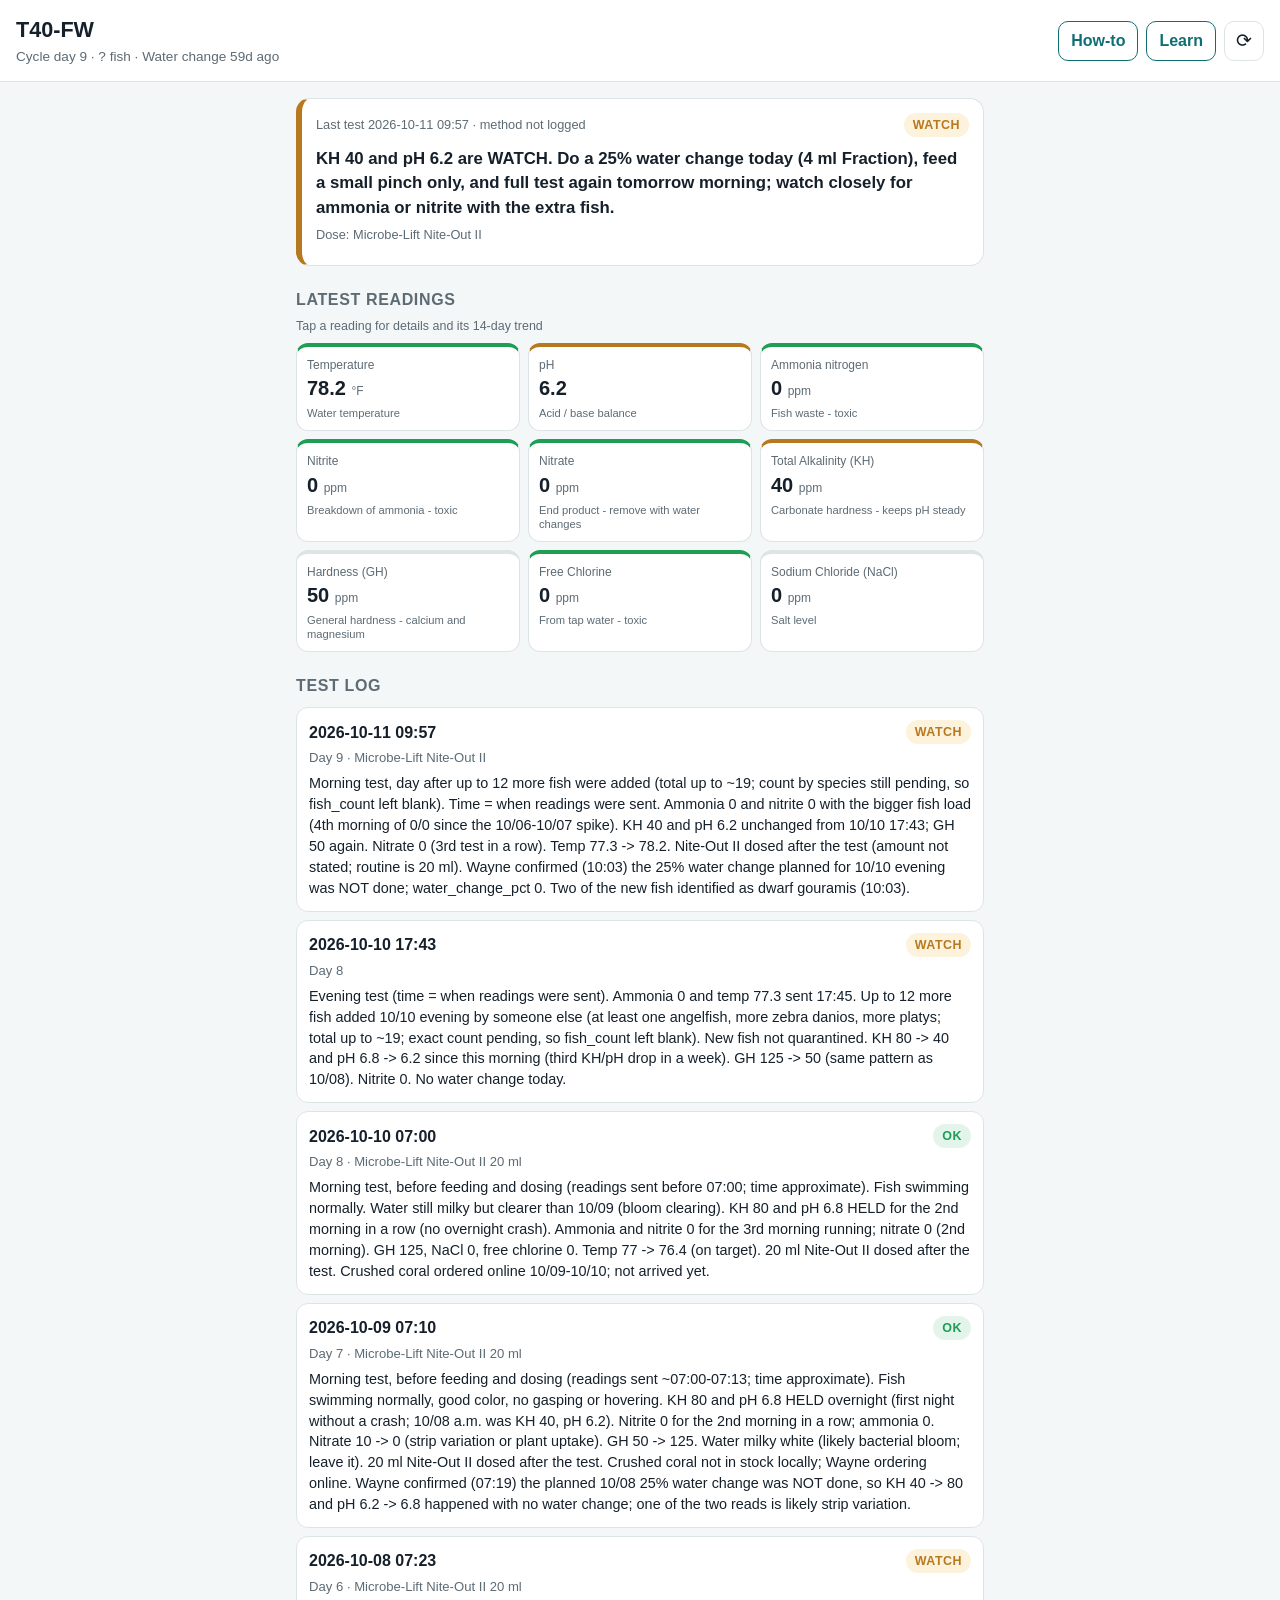
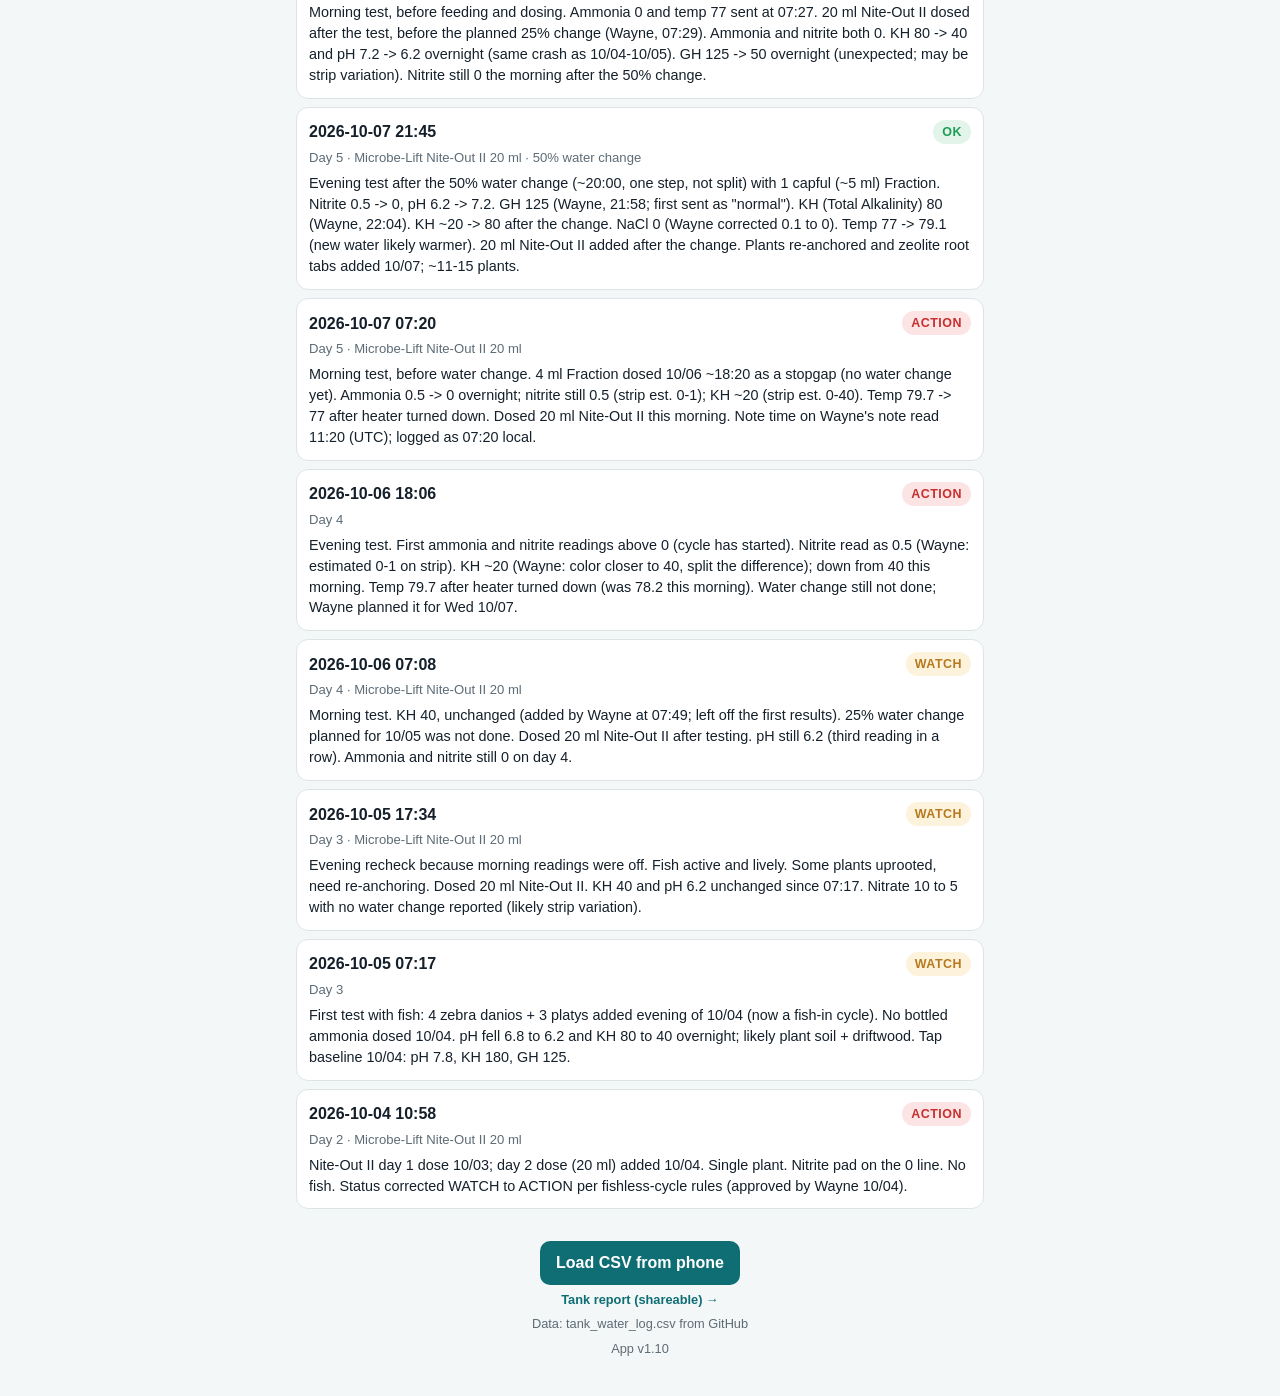
==== index.html @ 95009bc6 "v1.10: report photos (main + gallery), plants/hardscape from photos, gallery support Co-Authored-By:" ====
<!doctype html>
<html lang="en">
<head>
  <meta charset="utf-8">
  <meta name="viewport" content="width=device-width, initial-scale=1, viewport-fit=cover">
  <title>Tank Manager</title>
  <meta name="theme-color" content="#0f6e74">
  <meta name="apple-mobile-web-app-capable" content="yes">
  <meta name="apple-mobile-web-app-title" content="Tank">
  <link rel="manifest" href="manifest.webmanifest">
  <link rel="icon" href="icon.svg" type="image/svg+xml">
  <link rel="apple-touch-icon" href="icon.svg">
  <link rel="stylesheet" href="styles.css">
</head>
<body>
  <header class="top">
    <div>
      <h1 id="tankTitle">Tank Manager</h1>
      <p id="tankSub" class="muted">Loading…</p>
    </div>
    <div class="top-actions">
      <button id="howtoBtn" type="button" class="learn-btn" aria-label="How-to guides">How-to</button>
      <button id="learnBtn" type="button" class="learn-btn" aria-label="Learn: the nitrogen cycle">Learn</button>
      <button id="refreshBtn" class="icon-btn" aria-label="Reload data" title="Reload data">⟳</button>
    </div>
  </header>
  <nav id="tankSwitch" class="switch" aria-label="Choose tank" hidden></nav>

  <main id="app">
    <section id="warnings" hidden></section>

    <section id="statusCard" class="card" hidden></section>

    <section id="readingsSection" hidden>
      <h2>Latest readings</h2>
      <p class="tap-hint">Tap a reading for details and its 14-day trend</p>
      <div id="readings" class="grid"></div>
    </section>

    <section id="logSection" hidden>
      <h2>Test log</h2>
      <ol id="log" class="log"></ol>
    </section>

    <section id="empty" class="card" hidden>
      <h2>No data yet</h2>
      <p>Put <code>tank_water_log.csv</code> in the same GitHub folder as this app, or load the file from your phone below.</p>
    </section>
  </main>

  <footer class="foot">
    <label class="btn">
      Load CSV from phone
      <input id="fileInput" type="file" accept=".csv,text/csv" hidden>
    </label>
    <p class="small"><a class="report-link" href="report.html">Tank report (shareable) →</a></p>
    <p id="source" class="muted small"></p>
    <p class="muted small">App v1.10</p>
  </footer>

  <div id="detail" class="sheet-wrap" hidden>
    <div class="sheet" role="dialog" aria-modal="true" aria-labelledby="detailTitle">
      <div class="sheet-head">
        <h2 id="detailTitle">Reading</h2>
        <button id="detailClose" type="button" class="icon-btn" aria-label="Close">✕</button>
      </div>
      <div id="detailBody" class="sheet-body"></div>
    </div>
  </div>

  <script src="app.js"></script>
</body>
</html>
---- styles.css ----
:root {
  --bg: #f4f7f7;
  --card: #ffffff;
  --text: #15202b;
  --muted: #5d6b75;
  --line: #dde4e6;
  --brand: #0f6e74;
  --ok: #1f9d55;
  --ok-bg: #e3f5ea;
  --watch: #b7791f;
  --watch-bg: #fdf3dc;
  --action: #c53030;
  --action-bg: #fde4e4;
  --avg: #7b8794;
  --series: #0f6e74;
}
@media (prefers-color-scheme: dark) {
  :root:not([data-theme="light"]) {
    --bg: #0d1418;
    --card: #162127;
    --text: #e6edf0;
    --muted: #93a3ad;
    --line: #2a3840;
    --brand: #4fc3c9;
    --ok: #48bb78;
    --ok-bg: #173325;
    --watch: #ecc94b;
    --watch-bg: #3a3014;
    --action: #fc8181;
    --action-bg: #3d1c1c;
    --avg: #93a3ad;
    --series: #4fc3c9;
  }
}
:root[data-theme="dark"] {
  --bg: #0d1418; --card: #162127; --text: #e6edf0; --muted: #93a3ad; --line: #2a3840;
  --brand: #4fc3c9; --ok: #48bb78; --ok-bg: #173325; --watch: #ecc94b; --watch-bg: #3a3014;
  --action: #fc8181; --action-bg: #3d1c1c; --avg: #93a3ad; --series: #4fc3c9;
}

* { box-sizing: border-box; }
html, body { margin: 0; }
body {
  background: var(--bg);
  color: var(--text);
  font: 16px/1.45 -apple-system, BlinkMacSystemFont, "Segoe UI", Roboto, sans-serif;
  padding-bottom: env(safe-area-inset-bottom);
}
h1 { font-size: 1.35rem; margin: 0; }
h2 { font-size: 1rem; margin: 22px 0 10px; text-transform: uppercase; letter-spacing: .04em; color: var(--muted); }
p { margin: 6px 0; }
code { font-size: .9em; }
.muted { color: var(--muted); }
.small { font-size: .8rem; }

.top {
  display: flex; justify-content: space-between; align-items: center;
  padding: calc(14px + env(safe-area-inset-top)) 16px 14px;
  background: var(--card); border-bottom: 1px solid var(--line);
  position: sticky; top: 0; z-index: 2;
}
.top p { margin: 2px 0 0; font-size: .85rem; }
main { padding: 0 16px; max-width: 720px; margin: 0 auto; }
.foot { padding: 24px 16px 32px; text-align: center; max-width: 720px; margin: 0 auto; }

.card {
  background: var(--card); border: 1px solid var(--line); border-radius: 14px;
  padding: 14px; margin-top: 16px;
}
.icon-btn {
  background: none; border: 1px solid var(--line); color: var(--text);
  width: 40px; height: 40px; border-radius: 10px; font-size: 1.2rem; cursor: pointer;
}
.btn {
  display: inline-block; background: var(--brand); color: #fff; border-radius: 10px;
  padding: 10px 16px; font-weight: 600; cursor: pointer;
}

.badge {
  display: inline-block; font-weight: 700; font-size: .78rem; letter-spacing: .04em;
  padding: 3px 9px; border-radius: 999px;
}
.badge.OK { background: var(--ok-bg); color: var(--ok); }
.badge.WATCH { background: var(--watch-bg); color: var(--watch); }
.badge.ACTION { background: var(--action-bg); color: var(--action); }
.badge.NONE { background: var(--line); color: var(--muted); }

.status-card { border-left: 6px solid var(--line); }
.status-card.OK { border-left-color: var(--ok); }
.status-card.WATCH { border-left-color: var(--watch); }
.status-card.ACTION { border-left-color: var(--action); }
.status-card .rec { font-size: 1.05rem; font-weight: 600; margin: 10px 0 6px; }
.status-card .row { display: flex; justify-content: space-between; align-items: center; gap: 8px; }
.note { font-size: .85rem; padding: 8px 10px; border-radius: 8px; background: var(--watch-bg); color: var(--text); margin-top: 10px; }

.grid { display: grid; grid-template-columns: repeat(3, 1fr); gap: 8px; }
@media (max-width: 380px) { .grid { grid-template-columns: repeat(2, 1fr); } }
.tile {
  background: var(--card); border: 1px solid var(--line); border-radius: 12px; padding: 10px;
  border-top: 4px solid var(--line);
}
.tile.OK { border-top-color: var(--ok); }
.tile.WATCH { border-top-color: var(--watch); }
.tile.ACTION { border-top-color: var(--action); }
.tile .lbl { font-size: .75rem; color: var(--muted); }
.tile .val { font-size: 1.25rem; font-weight: 700; }
.tile .unit { font-size: .75rem; color: var(--muted); font-weight: 400; }
.tile .desc { font-size: .7rem; color: var(--muted); line-height: 1.25; margin-top: 3px; }

.switch {
  display: flex; gap: 8px; overflow-x: auto; padding: 10px 16px;
  background: var(--card); border-bottom: 1px solid var(--line);
  scrollbar-width: none;
}
.switch::-webkit-scrollbar { display: none; }
.chip {
  flex: 0 0 auto; display: inline-flex; align-items: center; gap: 6px;
  border: 1px solid var(--line); background: var(--bg); color: var(--text);
  border-radius: 999px; padding: 6px 12px; font: inherit; font-size: .9rem; cursor: pointer;
}
.chip.on { border-color: var(--brand); background: var(--brand); color: #fff; font-weight: 600; }
.dot { width: 8px; height: 8px; border-radius: 50%; background: var(--muted); display: inline-block; }
.dot.OK { background: var(--ok); }
.dot.WATCH { background: var(--watch); }
.dot.ACTION { background: var(--action); }
.chip.on .dot { box-shadow: 0 0 0 2px #fff; }

.legend { display: flex; gap: 14px; flex-wrap: wrap; font-size: .8rem; color: var(--muted); margin-bottom: 8px; }
.sw { display: inline-block; width: 18px; height: 0; border-top: 2px dashed; vertical-align: middle; margin-right: 5px; }
.sw.ok { border-color: var(--ok); }
.sw.danger { border-color: var(--action); border-top-style: solid; }
.sw.avg { border-color: var(--avg); border-top-style: dotted; }

.chart { padding: 12px 12px 6px; }
.chart-head { display: flex; justify-content: space-between; align-items: baseline; gap: 8px; }
.chart-head b { font-size: 1rem; }
.chart-head span { font-size: .85rem; color: var(--muted); }
.chart svg { width: 100%; height: auto; display: block; margin-top: 6px; }
.chart svg text { fill: var(--muted); font-size: 10px; }
.chart .hint { font-size: .78rem; color: var(--muted); margin: 2px 0 4px; }

.log { list-style: none; padding: 0; margin: 0; }
.log li { background: var(--card); border: 1px solid var(--line); border-radius: 12px; padding: 12px; margin-bottom: 8px; }
.log .when { display: flex; justify-content: space-between; align-items: center; font-weight: 600; }
.log .meta { font-size: .82rem; color: var(--muted); margin-top: 4px; }
.log .obs { font-size: .9rem; margin-top: 6px; }

#warnings .card { border-color: var(--action); background: var(--action-bg); }

/* ---------- v1.2: tappable tiles + reading detail card ---------- */
.tap-hint { font-size: .78rem; color: var(--muted); margin: -4px 0 8px; }
button.tile {
  font: inherit; color: inherit; text-align: left; width: 100%; cursor: pointer;
  -webkit-tap-highlight-color: transparent;
}
button.tile:active { transform: scale(.97); }
button.tile:focus-visible { outline: 2px solid var(--brand); outline-offset: 2px; }

body.noscroll { overflow: hidden; }
.sheet-wrap {
  position: fixed; inset: 0; z-index: 10;
  background: rgba(0, 0, 0, .45);
  display: flex; align-items: flex-end; justify-content: center;
}
.sheet-wrap[hidden] { display: none; }
.sheet {
  background: var(--bg); width: 100%; max-width: 720px;
  height: calc(100% - 24px - env(safe-area-inset-top));
  border-radius: 18px 18px 0 0; display: flex; flex-direction: column;
  animation: sheet-up .22s ease-out;
}
@keyframes sheet-up { from { transform: translateY(40px); opacity: .4; } to { transform: none; opacity: 1; } }
@media (prefers-reduced-motion: reduce) { .sheet { animation: none; } }
.sheet-head {
  display: flex; justify-content: space-between; align-items: center; gap: 12px;
  padding: 14px 16px; border-bottom: 1px solid var(--line);
  background: var(--card); border-radius: 18px 18px 0 0;
}
.sheet-head h2 { margin: 0; font-size: 1.25rem; text-transform: none; letter-spacing: 0; color: var(--text); }
.sheet-body {
  overflow-y: auto; -webkit-overflow-scrolling: touch;
  padding: 14px 16px calc(24px + env(safe-area-inset-bottom));
}
.sheet-body h3 { font-size: 1.1rem; margin: 22px 0 8px; }
.sheet-body .lead { font-size: 1.05rem; margin: 2px 0 14px; }

.now {
  display: flex; justify-content: space-between; align-items: center; gap: 10px;
  background: var(--card); border: 1px solid var(--line); border-left: 6px solid var(--line);
  border-radius: 12px; padding: 12px;
}
.now.OK { border-left-color: var(--ok); }
.now.WATCH { border-left-color: var(--watch); }
.now.ACTION { border-left-color: var(--action); }
.now .lbl { font-size: .75rem; color: var(--muted); }
.now .big { font-size: 1.7rem; font-weight: 700; line-height: 1.2; }
.now .unit { font-size: .85rem; color: var(--muted); font-weight: 400; }
.warn-text { color: var(--watch); margin-top: 8px; }

.explain { padding-left: 20px; margin: 0; }
.explain li { margin-bottom: 10px; }

.sheet-body .chart {
  background: var(--card); border: 1px solid var(--line); border-radius: 12px; padding: 8px 10px 4px;
}
.dtable {
  width: 100%; border-collapse: collapse; margin-top: 12px; font-size: .9rem;
  background: var(--card); border: 1px solid var(--line); border-radius: 12px; overflow: hidden;
}
.dtable th, .dtable td { padding: 8px 10px; border-bottom: 1px solid var(--line); text-align: left; }
.dtable th { font-size: .75rem; color: var(--muted); font-weight: 600; text-transform: uppercase; letter-spacing: .03em; }
.dtable tr:last-child td { border-bottom: 0; }
.dtable .num { text-align: right; font-variant-numeric: tabular-nums; }
.close-wide { display: block; width: 100%; margin-top: 20px; border: 0; font: inherit; font-weight: 600; padding: 12px; }
.tile.skipped { border-top-style: dashed; }
.tile.skipped .val { color: var(--muted); }
button.tile { display: flex; flex-direction: column; justify-content: flex-start; align-items: stretch; }
.switch[hidden] { display: none; }

/* ---------- v1.3: Learn button + nitrogen cycle guide ---------- */
.top-actions { display: flex; gap: 8px; align-items: center; flex-shrink: 0; }
.learn-btn {
  height: 40px; padding: 0 14px; border-radius: 10px; border: 1px solid var(--brand);
  background: none; color: var(--brand); font: inherit; font-weight: 600; cursor: pointer;
}
.learn-btn:active { transform: scale(.97); }
.link-btn {
  display: block; background: none; border: 0; padding: 10px 0 0; color: var(--brand);
  font: inherit; font-weight: 600; cursor: pointer; text-align: left;
}
.now .stage { font-size: 1.3rem; font-weight: 700; line-height: 1.3; }

.step {
  background: var(--card); border: 1px solid var(--line); border-top: 4px solid var(--line);
  border-radius: 12px; padding: 12px; margin-bottom: 10px;
}
.step.ACTION { border-top-color: var(--action); }
.step.WATCH { border-top-color: var(--watch); }
.step.OK { border-top-color: var(--ok); }
.step-head { display: flex; justify-content: space-between; align-items: center; font-size: 1.05rem; }
.step-sub { font-weight: 600; margin-top: 10px; font-size: .9rem; }
.step ul { padding-left: 20px; margin: 4px 0 8px; }
.step li { margin-bottom: 4px; }

/* ---------- v1.4: nitrogen cycle graphic ---------- */
.ncycle-wrap { background: var(--card); border: 1px solid var(--line); border-radius: 14px; padding: 10px 8px; }
.ncycle { width: 100%; height: auto; display: block; max-width: 420px; margin: 0 auto; }
.ncycle text { text-anchor: middle; font-family: inherit; }
.ncycle .nc-name { font-size: 12.5px; font-weight: 700; fill: var(--text); }
.ncycle .nc-sub { font-size: 9.5px; fill: var(--muted); }
.ncycle .nc-val { font-size: 9.5px; font-weight: 700; fill: var(--text); }
.ncycle .nc-lbl { font-size: 9.5px; fill: var(--muted); font-style: italic; }
.ncycle .nc-center { font-size: 9.5px; fill: var(--muted); }

/* ---------- v1.7: How-to guides ---------- */
.learn-btn { padding: 0 12px; }
.howto {
  background: var(--card); border: 1px solid var(--line); border-radius: 12px;
  margin-bottom: 8px; overflow: hidden;
}
.howto summary {
  display: flex; justify-content: space-between; align-items: center; gap: 10px;
  padding: 14px 12px; cursor: pointer; list-style: none; font-weight: 600; min-height: 48px;
}
.howto summary::-webkit-details-marker { display: none; }
.howto summary::after { content: '▸'; color: var(--brand); transition: transform .15s; }
.howto[open] summary::after { transform: rotate(90deg); }
.howto[open] summary { border-bottom: 1px solid var(--line); }
.ht-title { flex: 1; }
.ht-time { font-size: .8rem; font-weight: 400; color: var(--muted); white-space: nowrap; }
.ht-body { padding: 4px 12px 12px; }
.ht-when { margin: 8px 0 4px; }
.ht-body ul { padding-left: 20px; margin: 4px 0 8px; }
.ht-steps { padding-left: 22px; margin: 4px 0 8px; }
.ht-steps li { margin-bottom: 8px; }
.ht-tip { background: var(--bg); border-left: 4px solid var(--brand); border-radius: 8px; padding: 8px 10px; margin: 10px 0 0; }
@media (max-width: 380px) { .top h1 { font-size: 1.2rem; } .learn-btn { padding: 0 9px; } }

/* ---------- v1.9: link to the shareable report ---------- */
.report-link { color: var(--brand); font-weight: 600; text-decoration: none; }
.report-link:hover { text-decoration: underline; }
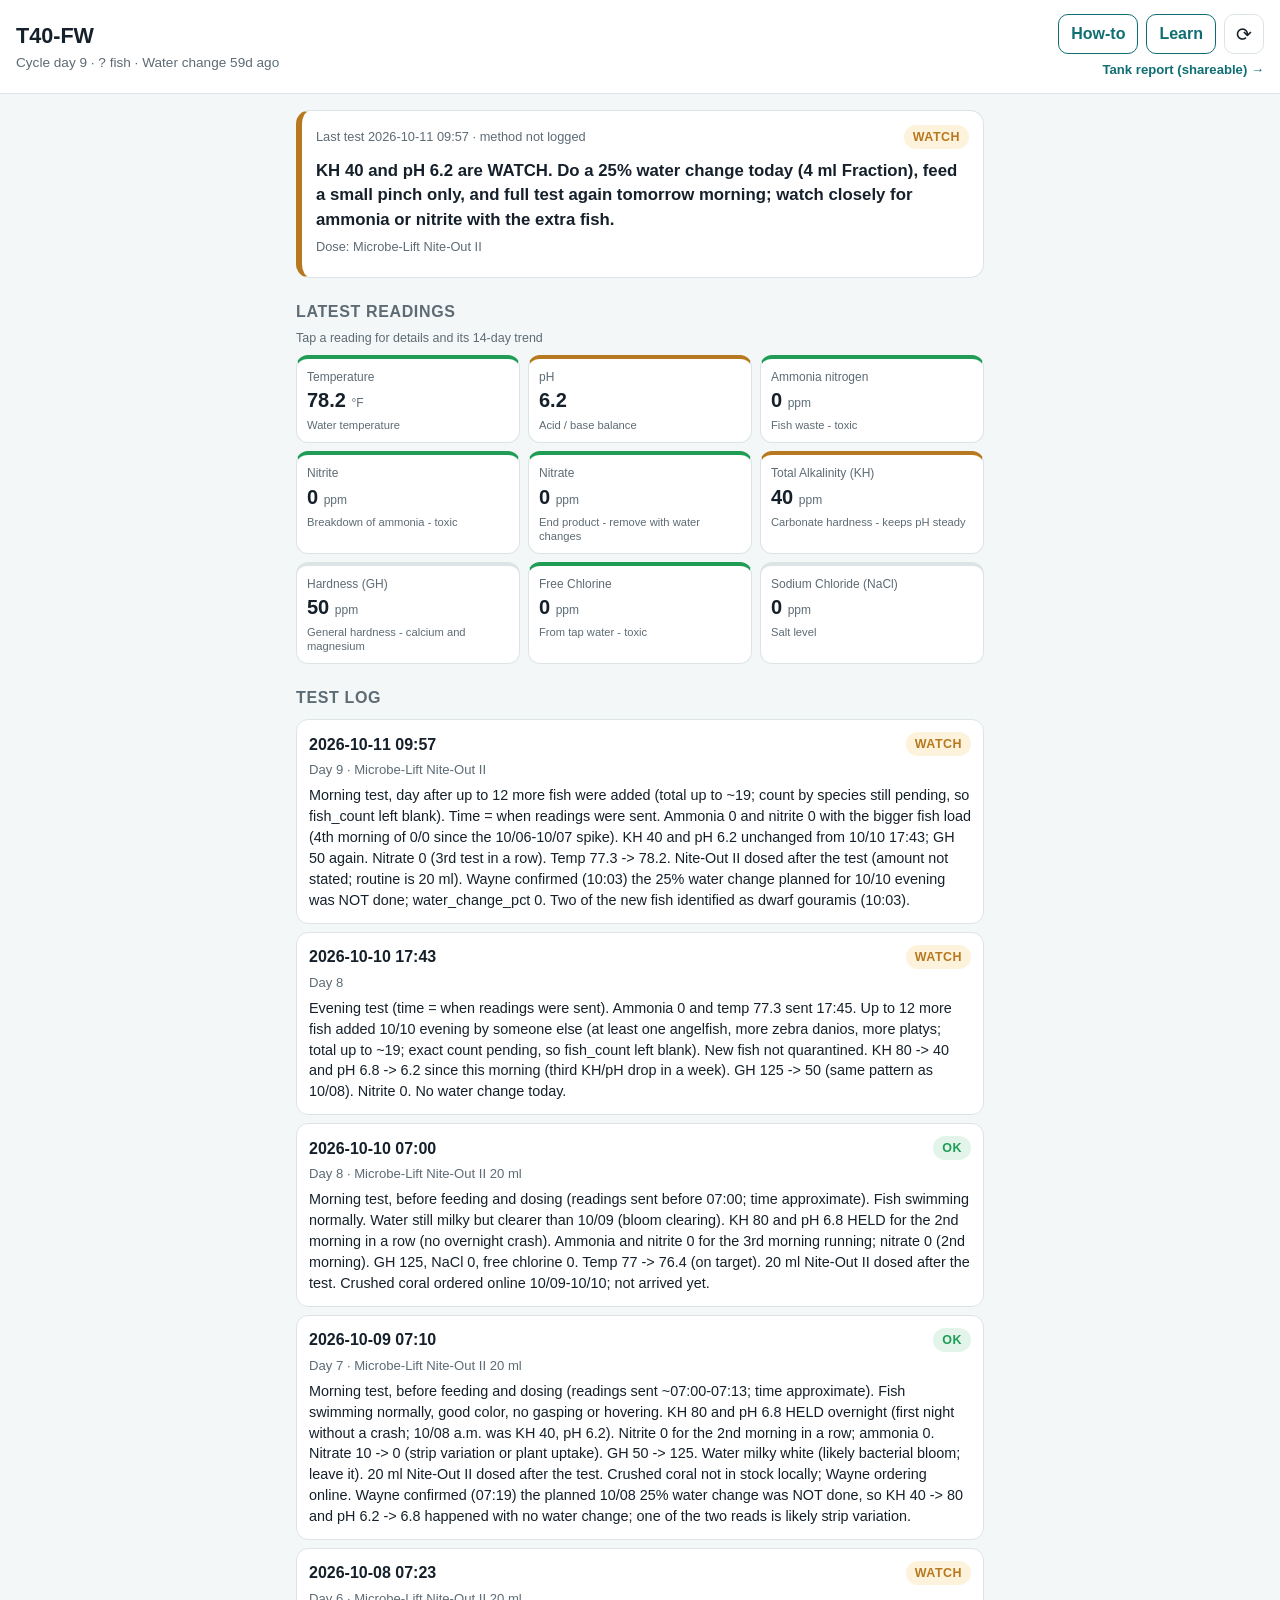
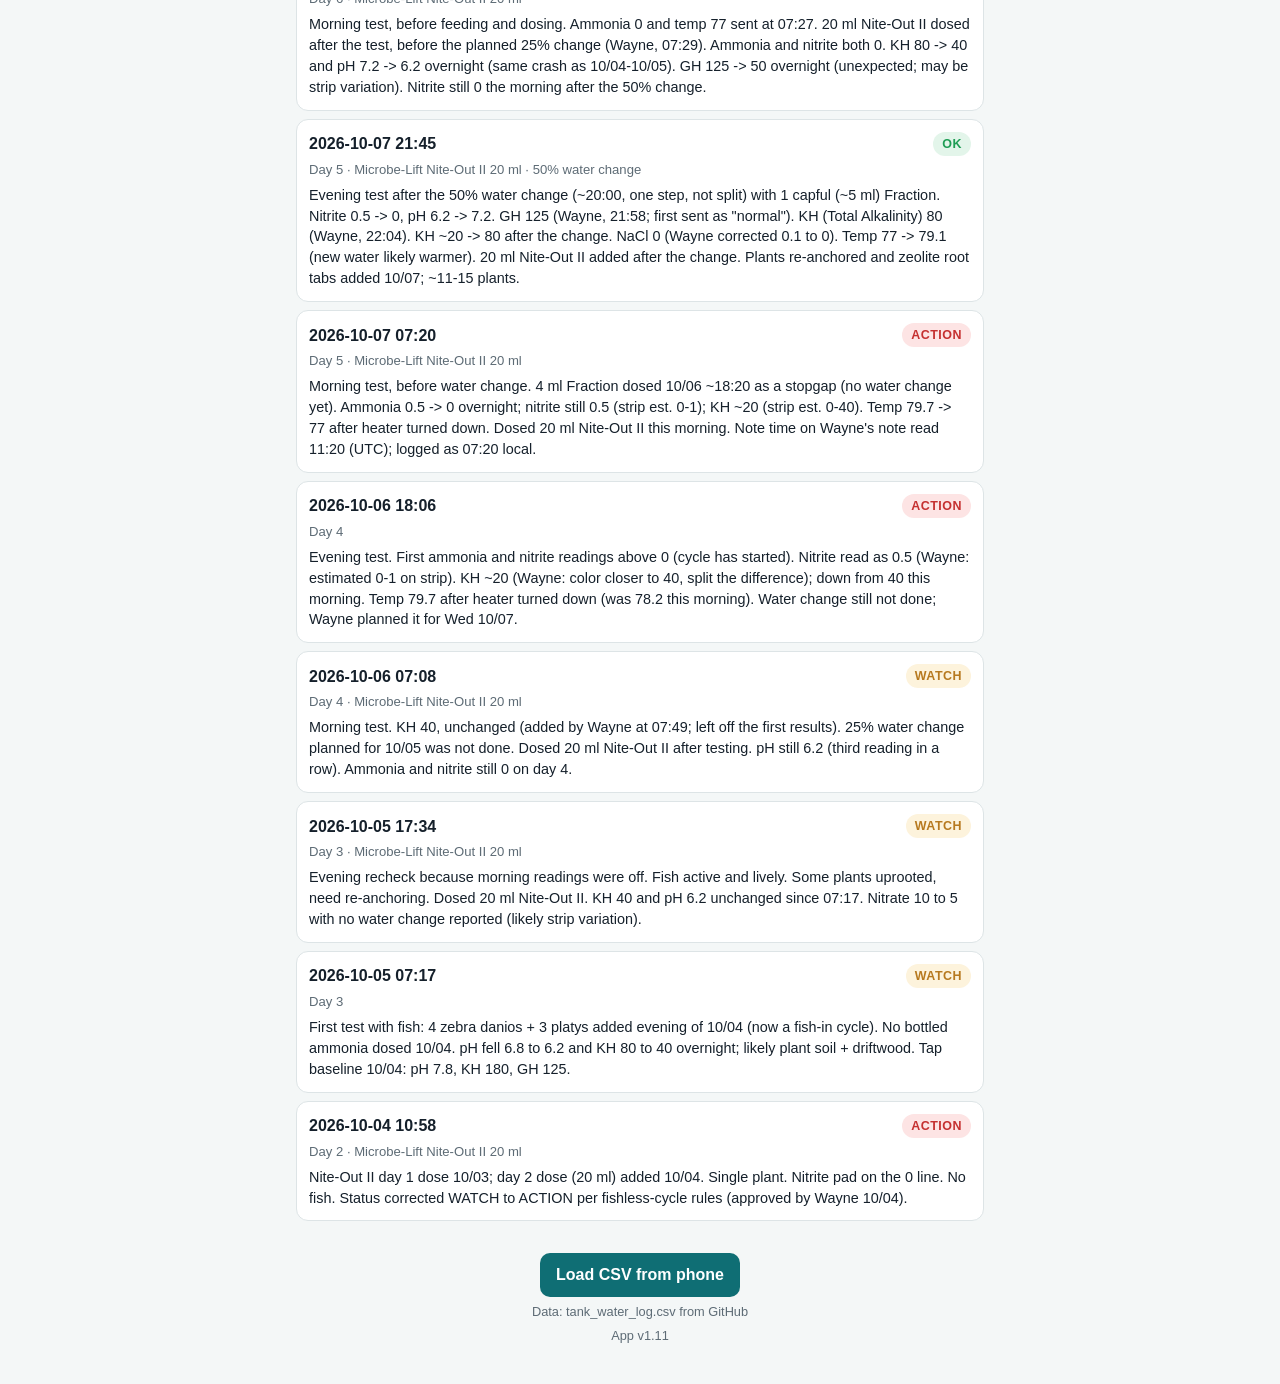
==== commit 3f94bab1: "v1.11: move tank report link under the header buttons Co-Authored-By: Claude Opus 5.5 <noreply@anthr" ====
--- a/index.html
+++ b/index.html
@@ -19,9 +19,12 @@
       <p id="tankSub" class="muted">Loading…</p>
     </div>
     <div class="top-actions">
-      <button id="howtoBtn" type="button" class="learn-btn" aria-label="How-to guides">How-to</button>
-      <button id="learnBtn" type="button" class="learn-btn" aria-label="Learn: the nitrogen cycle">Learn</button>
-      <button id="refreshBtn" class="icon-btn" aria-label="Reload data" title="Reload data">⟳</button>
+      <div class="btn-row">
+        <button id="howtoBtn" type="button" class="learn-btn" aria-label="How-to guides">How-to</button>
+        <button id="learnBtn" type="button" class="learn-btn" aria-label="Learn: the nitrogen cycle">Learn</button>
+        <button id="refreshBtn" class="icon-btn" aria-label="Reload data" title="Reload data">⟳</button>
+      </div>
+      <a class="report-link top-report" href="report.html">Tank report (shareable) →</a>
     </div>
   </header>
   <nav id="tankSwitch" class="switch" aria-label="Choose tank" hidden></nav>
@@ -53,9 +56,8 @@
       Load CSV from phone
       <input id="fileInput" type="file" accept=".csv,text/csv" hidden>
     </label>
-    <p class="small"><a class="report-link" href="report.html">Tank report (shareable) →</a></p>
     <p id="source" class="muted small"></p>
-    <p class="muted small">App v1.10</p>
+    <p class="muted small">App v1.11</p>
   </footer>
 
   <div id="detail" class="sheet-wrap" hidden>
--- a/styles.css
+++ b/styles.css
@@ -279,3 +279,8 @@
 /* ---------- v1.9: link to the shareable report ---------- */
 .report-link { color: var(--brand); font-weight: 600; text-decoration: none; }
 .report-link:hover { text-decoration: underline; }
+
+/* ---------- v1.11: report link under the header buttons ---------- */
+.top-actions { flex-direction: column; align-items: flex-end; gap: 6px; }
+.btn-row { display: flex; gap: 8px; align-items: center; }
+.top-report { font-size: .82rem; white-space: nowrap; }
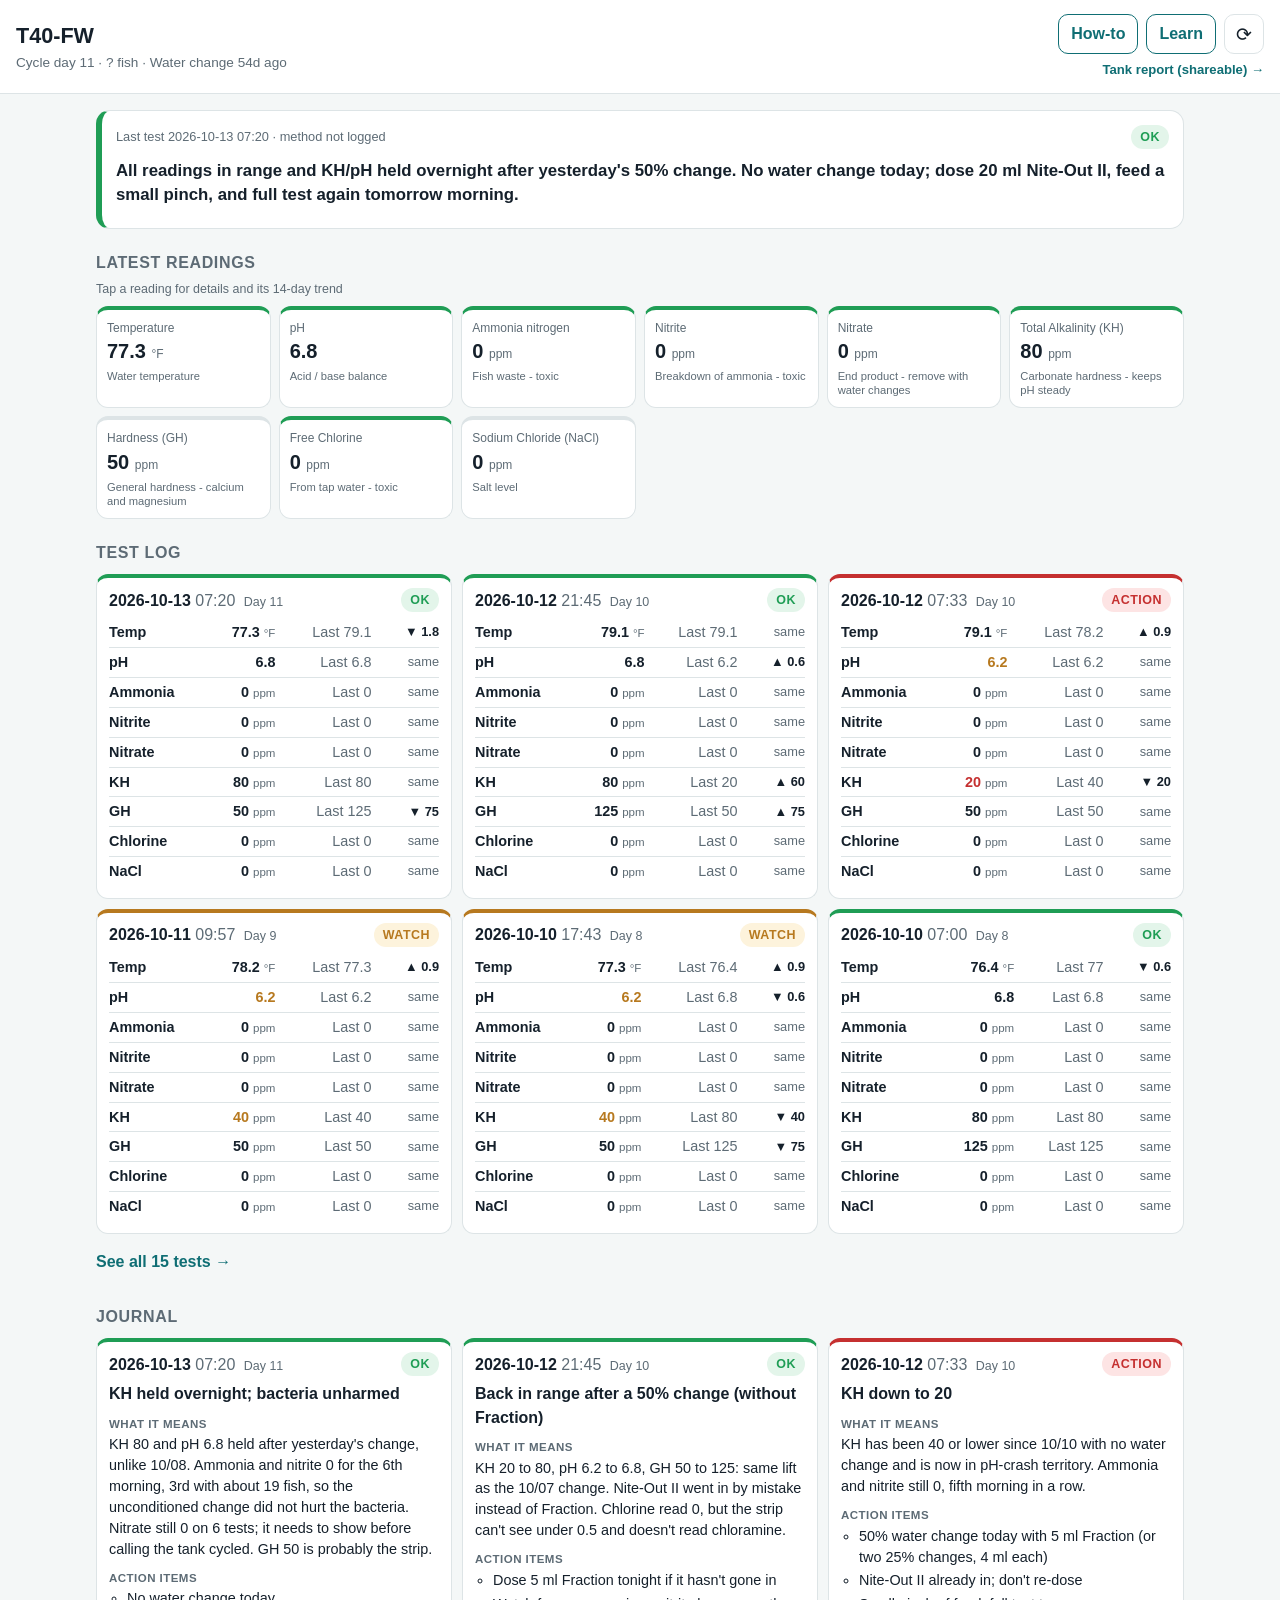
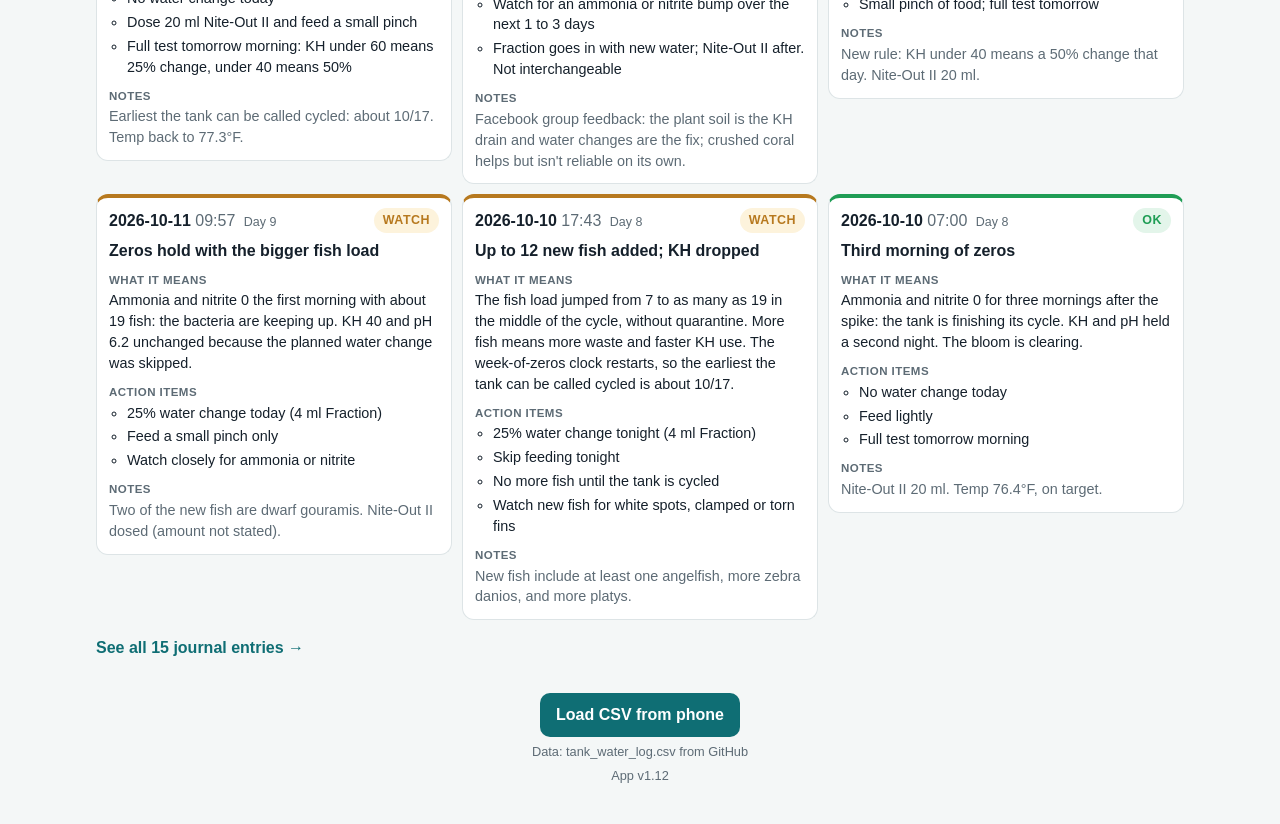
==== commit e72bbde7: "v1.12: last 6 tests as tiled now-vs-last cards, full log page, journal Co-Authored-By: Claude Opus 5" ====
--- a/index.html
+++ b/index.html
@@ -41,8 +41,16 @@
     </section>
 
     <section id="logSection" hidden>
-      <h2>Test log</h2>
-      <ol id="log" class="log"></ol>
+      <div class="sec-head"><h2 id="logTitle">Test log</h2><a id="logBack" class="back-link" href="#" hidden>← Dashboard</a></div>
+      <ol id="log" class="cards"></ol>
+      <a id="logMore" class="more-link" href="#log" hidden>See all tests →</a>
+    </section>
+
+    <section id="journalSection" hidden>
+      <div class="sec-head"><h2 id="journalTitle">Journal</h2><a id="journalBack" class="back-link" href="#" hidden>← Dashboard</a></div>
+      <p id="journalEmpty" class="muted small" hidden></p>
+      <ol id="journal" class="cards"></ol>
+      <a id="journalMore" class="more-link" href="#journal" hidden>See all journal entries →</a>
     </section>
 
     <section id="empty" class="card" hidden>
@@ -57,7 +65,7 @@
       <input id="fileInput" type="file" accept=".csv,text/csv" hidden>
     </label>
     <p id="source" class="muted small"></p>
-    <p class="muted small">App v1.11</p>
+    <p class="muted small">App v1.12</p>
   </footer>
 
   <div id="detail" class="sheet-wrap" hidden>
--- a/styles.css
+++ b/styles.css
@@ -284,3 +284,50 @@
 .top-actions { flex-direction: column; align-items: flex-end; gap: 6px; }
 .btn-row { display: flex; gap: 8px; align-items: center; }
 .top-report { font-size: .82rem; white-space: nowrap; }
+
+/* ---------- v1.12: tiled test log + journal, wider layout on big screens ---------- */
+@media (min-width: 900px) {
+  main { max-width: 1120px; }
+  .grid { grid-template-columns: repeat(auto-fill, minmax(170px, 1fr)); }
+}
+.sec-head { display: flex; justify-content: space-between; align-items: baseline; gap: 10px; }
+.back-link, .more-link { color: var(--brand); font-weight: 600; text-decoration: none; }
+.back-link { font-size: .9rem; white-space: nowrap; }
+.more-link { display: inline-block; margin: 10px 0 4px; padding: 6px 0; }
+.back-link:hover, .more-link:hover { text-decoration: underline; }
+
+/* Cards fill across, then wrap down */
+.cards {
+  list-style: none; padding: 0; margin: 0;
+  display: grid; gap: 10px; align-items: start;
+  grid-template-columns: repeat(auto-fill, minmax(min(100%, 290px), 1fr));
+}
+.ecard {
+  background: var(--card); border: 1px solid var(--line); border-top: 4px solid var(--line);
+  border-radius: 12px; padding: 10px 12px 12px; min-width: 0;
+}
+.ecard.OK { border-top-color: var(--ok); }
+.ecard.WATCH { border-top-color: var(--watch); }
+.ecard.ACTION { border-top-color: var(--action); }
+.ec-head { display: flex; justify-content: space-between; align-items: center; gap: 8px; margin-bottom: 6px; }
+.ec-head .day { font-size: .78rem; color: var(--muted); margin-left: 4px; }
+
+/* Test log: reading | now | last | change */
+.ltable { width: 100%; border-collapse: collapse; font-size: .9rem; font-variant-numeric: tabular-nums; }
+.ltable th, .ltable td { padding: 4px 0; border-top: 1px solid var(--line); text-align: right; white-space: nowrap; }
+.ltable tr:first-child th, .ltable tr:first-child td { border-top: 0; }
+.ltable th { text-align: left; font-weight: 600; padding-right: 8px; }
+.ltable .cur { font-weight: 700; padding-right: 10px; }
+.ltable .cur .unit { font-size: .72rem; color: var(--muted); font-weight: 400; }
+.ltable .cur.WATCH { color: var(--watch); }
+.ltable .cur.ACTION { color: var(--action); }
+.ltable .last { color: var(--muted); padding-right: 10px; }
+.ltable .chg { font-size: .8rem; width: 4.5em; }
+.ltable .chg.up, .ltable .chg.down { color: var(--text); font-weight: 600; }
+
+/* Journal */
+.jtitle { font-weight: 700; margin: 2px 0 6px; }
+.jlbl { font-size: .72rem; text-transform: uppercase; letter-spacing: .04em; color: var(--muted); font-weight: 700; margin: 10px 0 2px; }
+.jtext { font-size: .9rem; margin: 0; }
+.jacts { font-size: .9rem; padding-left: 18px; margin: 2px 0 0; }
+.jacts li { margin-bottom: 3px; }
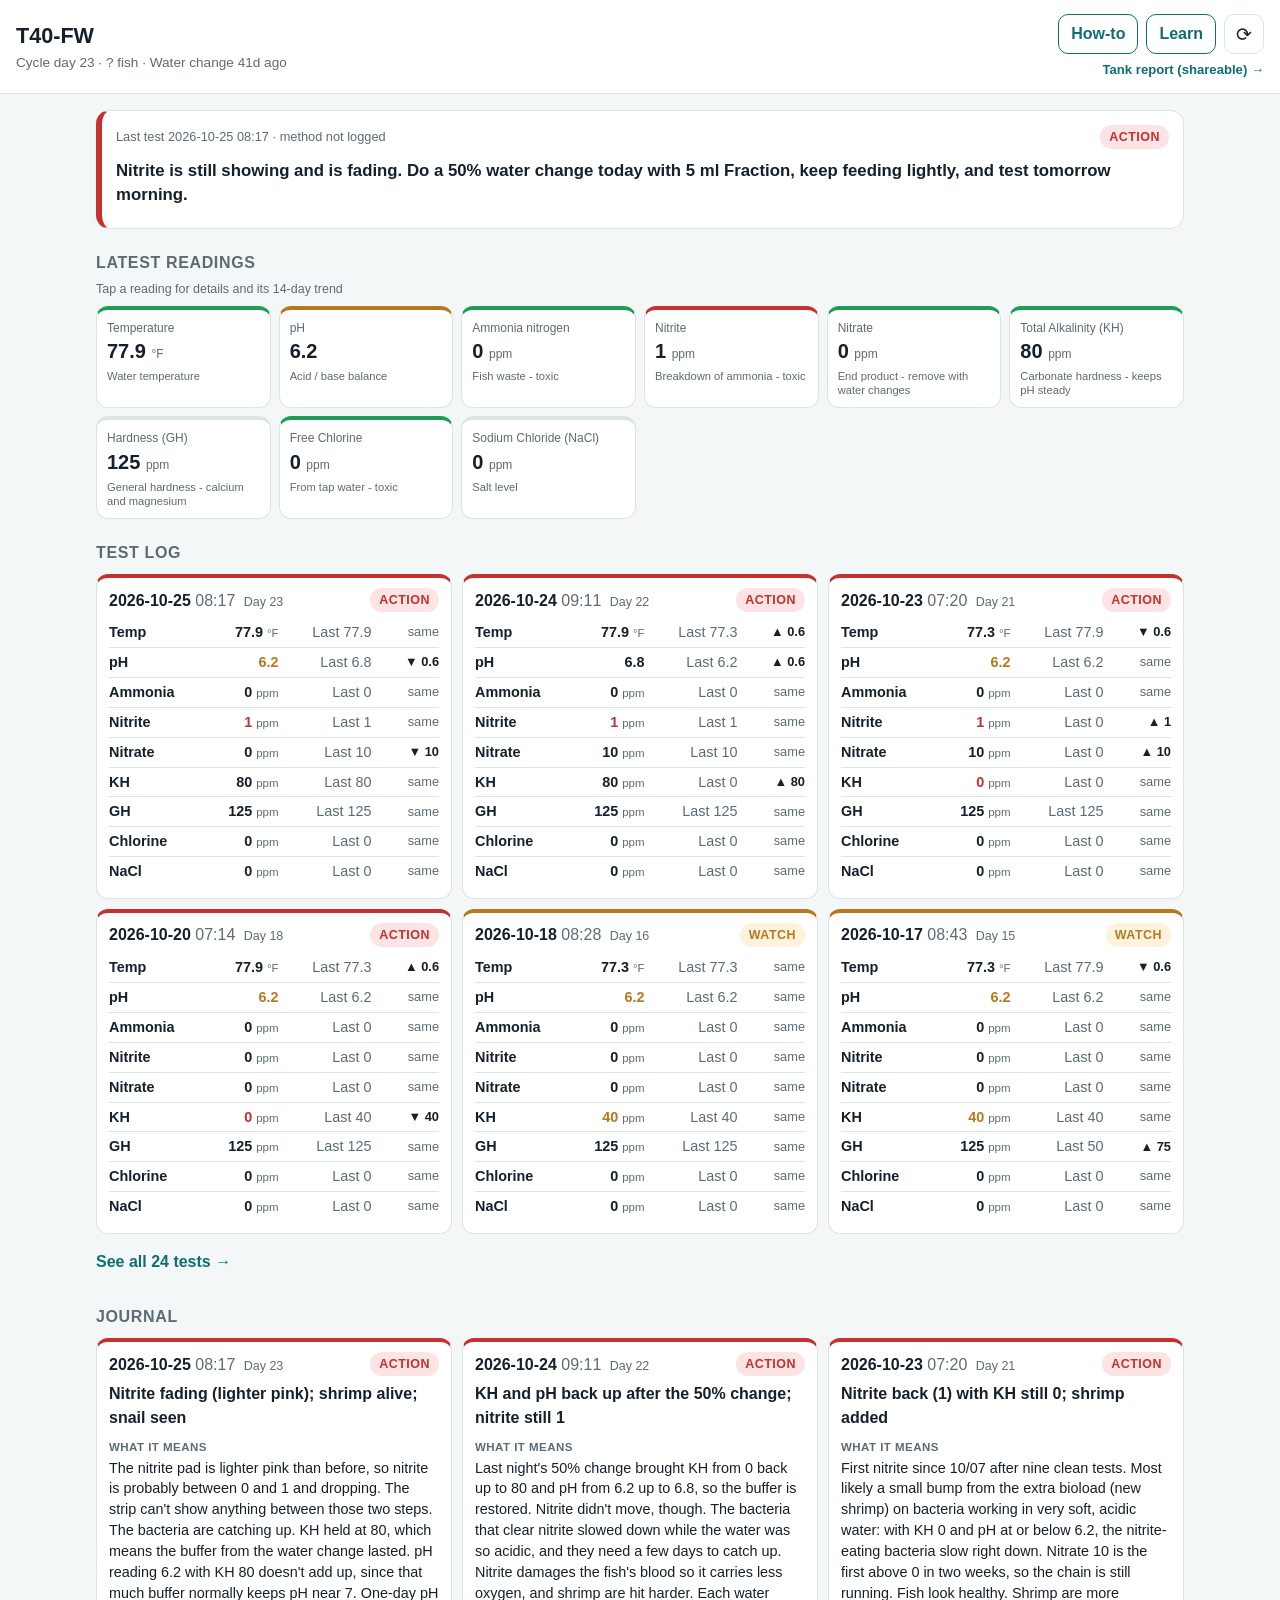
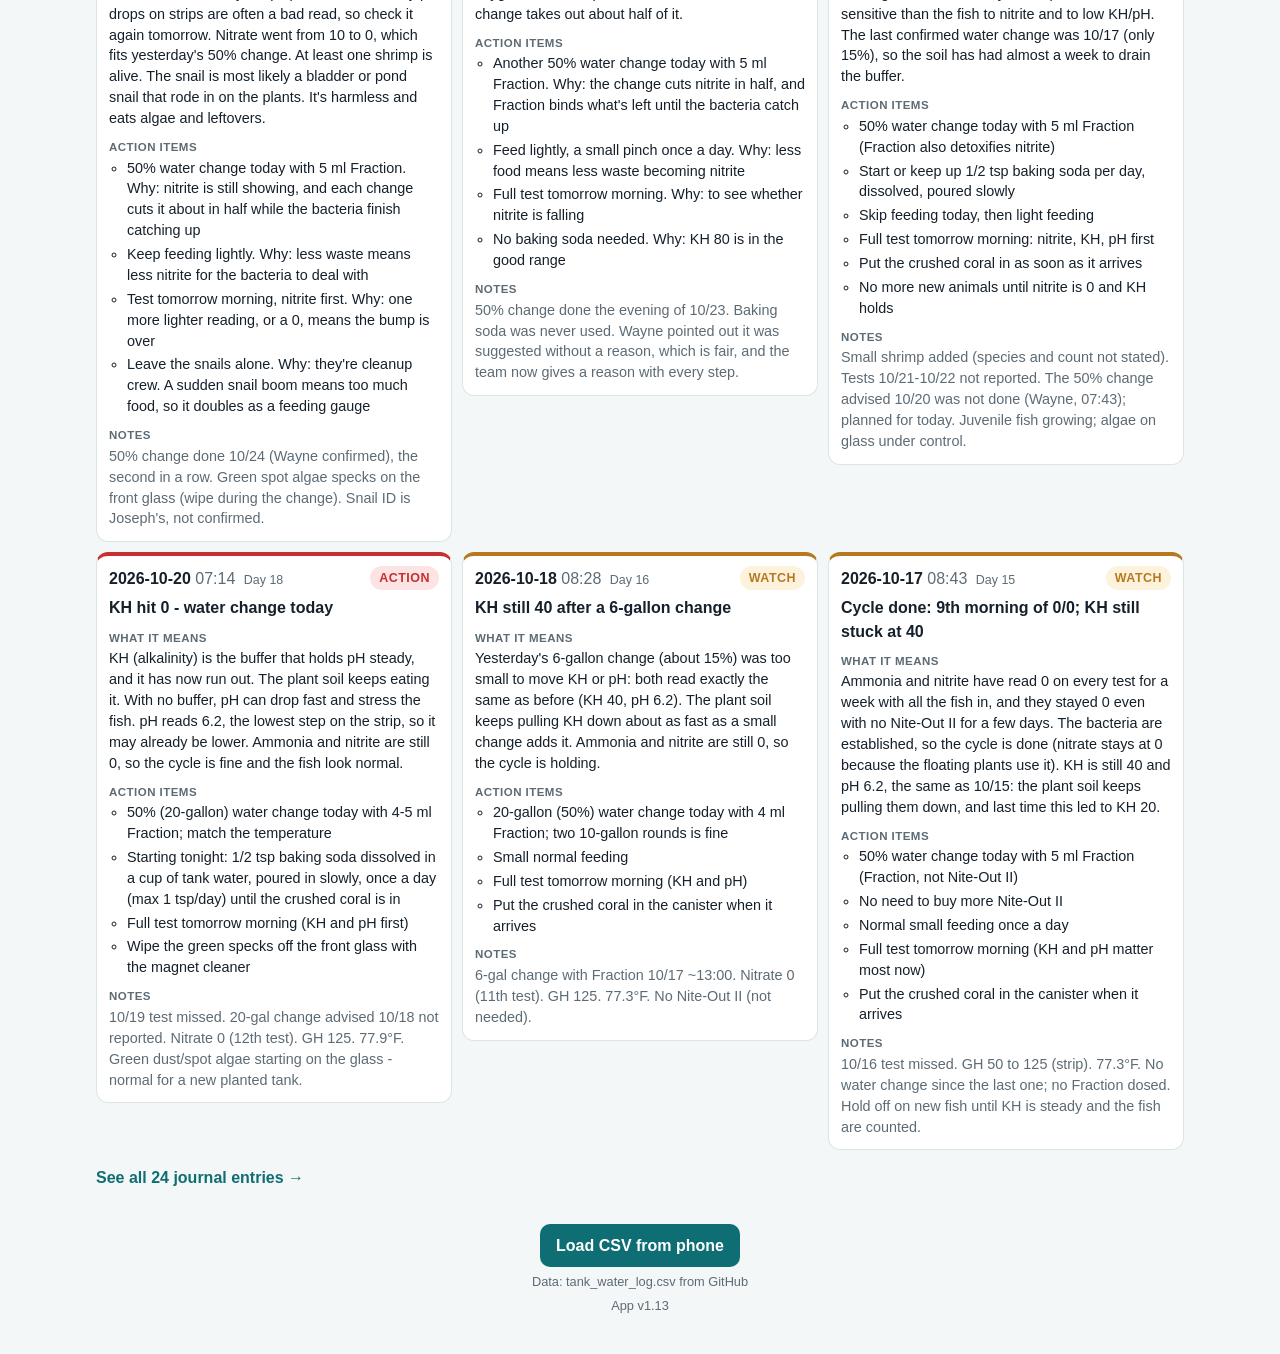
==== commit e74ff468: "v1.13: 14d/30d/All history toggle on detail cards; How-to updated for cycled tank - Detail cards: ra" ====
--- a/index.html
+++ b/index.html
@@ -65,7 +65,7 @@
       <input id="fileInput" type="file" accept=".csv,text/csv" hidden>
     </label>
     <p id="source" class="muted small"></p>
-    <p class="muted small">App v1.12</p>
+    <p class="muted small">App v1.13</p>
   </footer>
 
   <div id="detail" class="sheet-wrap" hidden>
--- a/styles.css
+++ b/styles.css
@@ -331,3 +331,8 @@
 .jtext { font-size: .9rem; margin: 0; }
 .jacts { font-size: .9rem; padding-left: 18px; margin: 2px 0 0; }
 .jacts li { margin-bottom: 3px; }
+
+/* v1.13: history range toggle on detail cards */
+.range { display: flex; gap: 6px; margin: 0 0 10px; }
+.range button { flex: 1; min-height: 36px; padding: 6px 8px; border: 1px solid var(--line); border-radius: 8px; background: var(--card); color: inherit; font: inherit; font-size: .85rem; cursor: pointer; }
+.range button[aria-pressed="true"] { background: var(--series); border-color: var(--series); color: var(--card); font-weight: 600; }
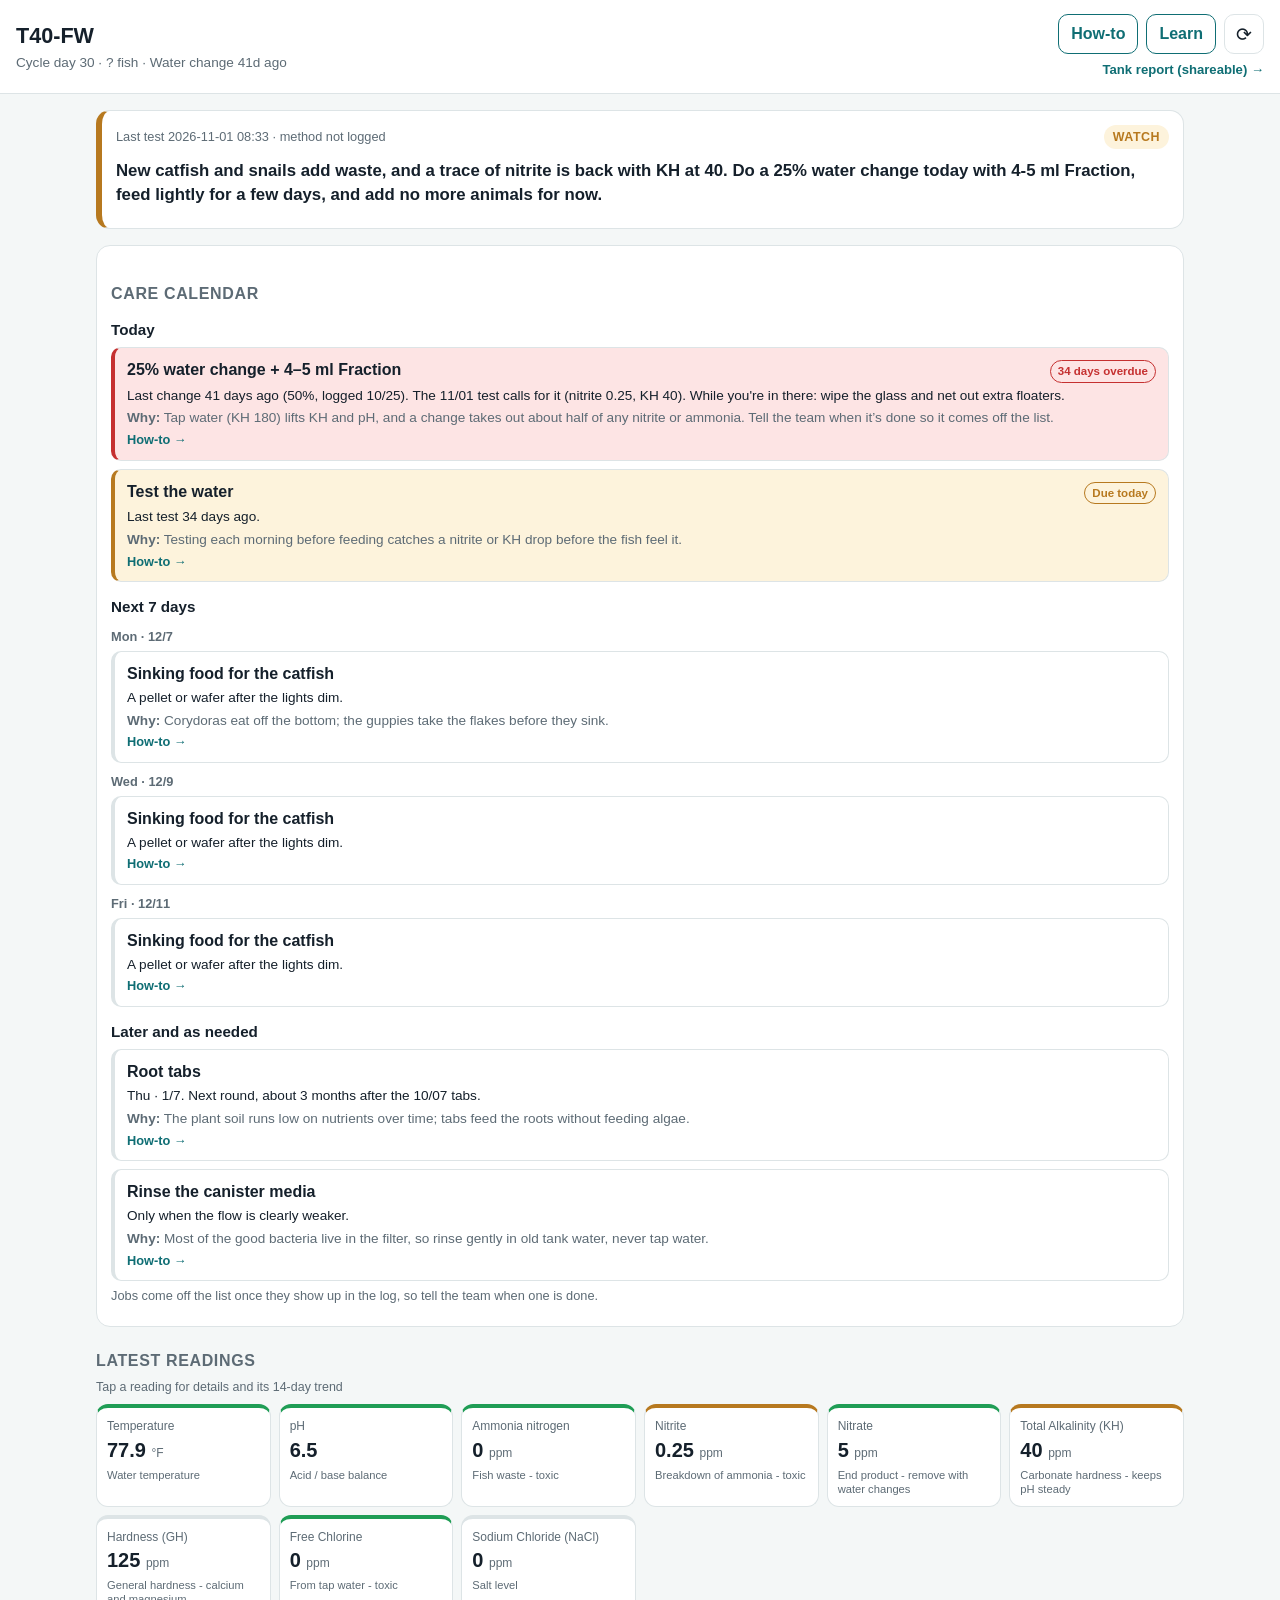
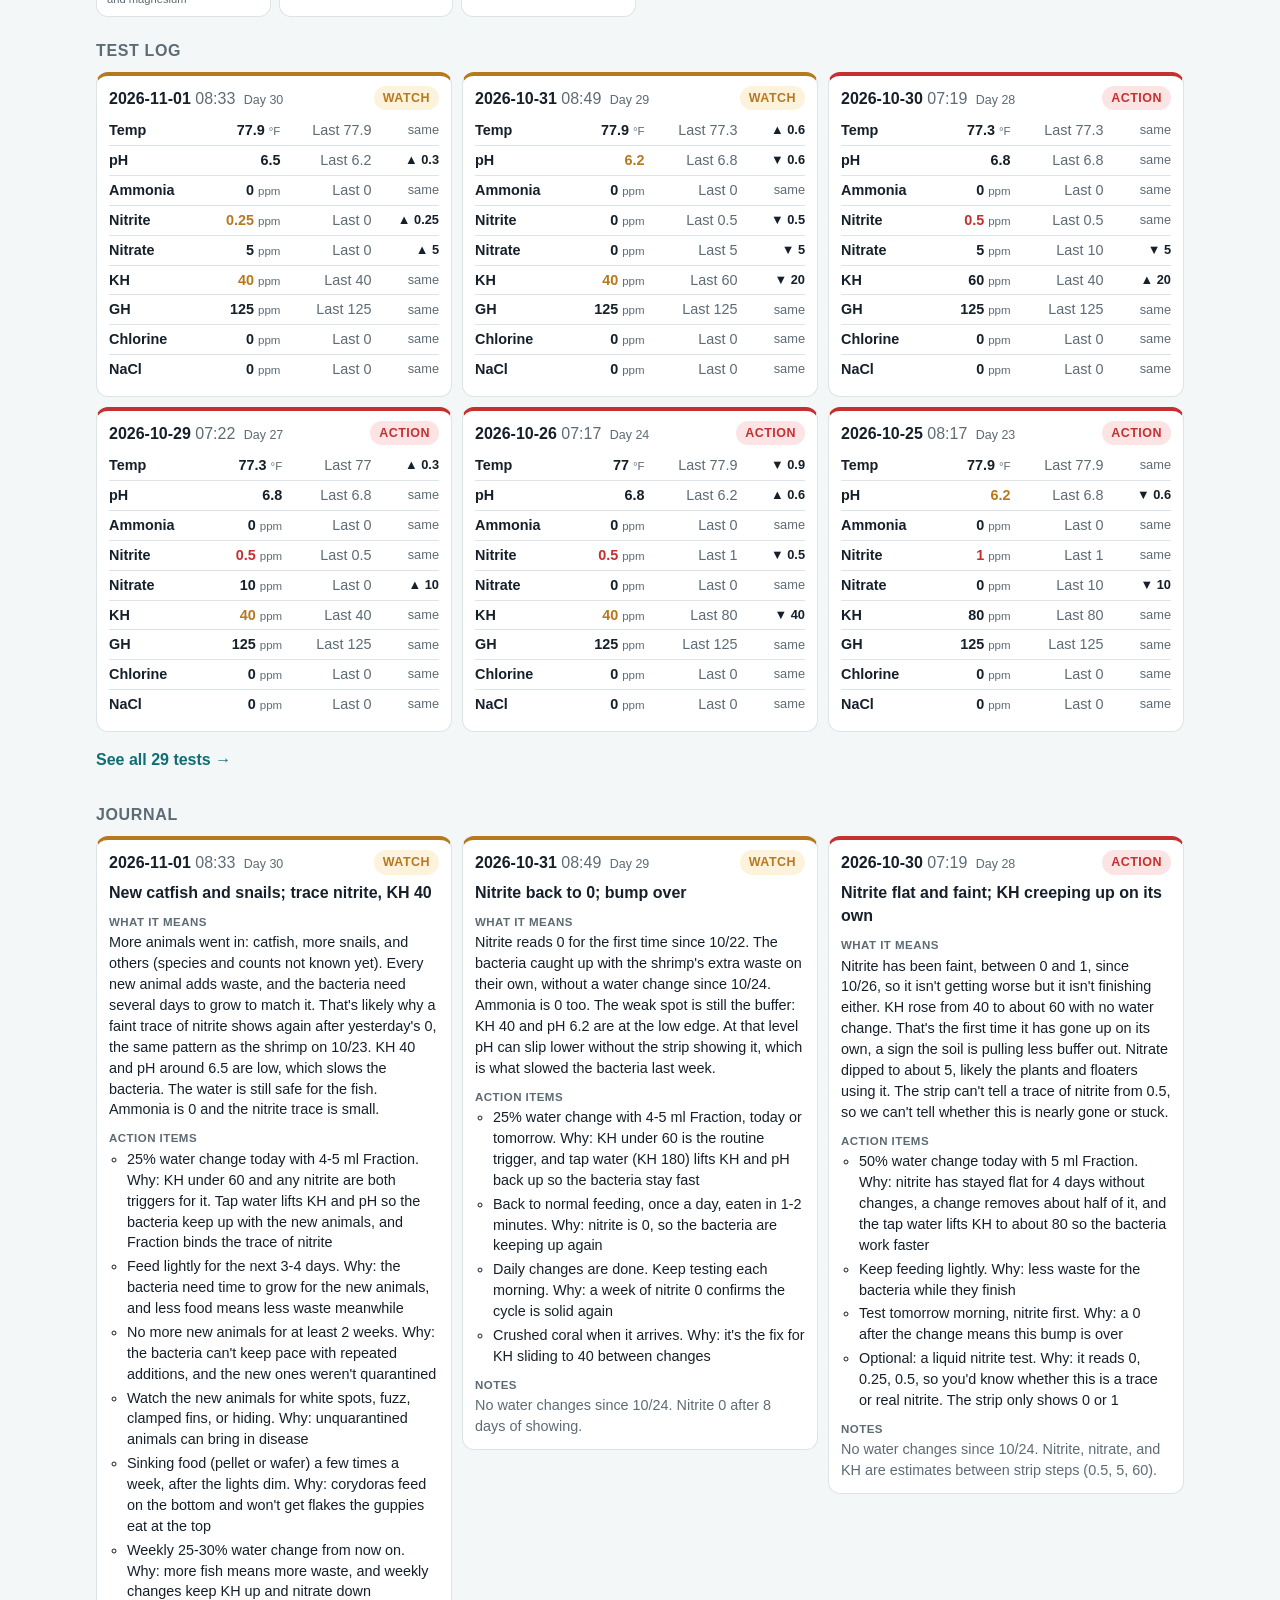
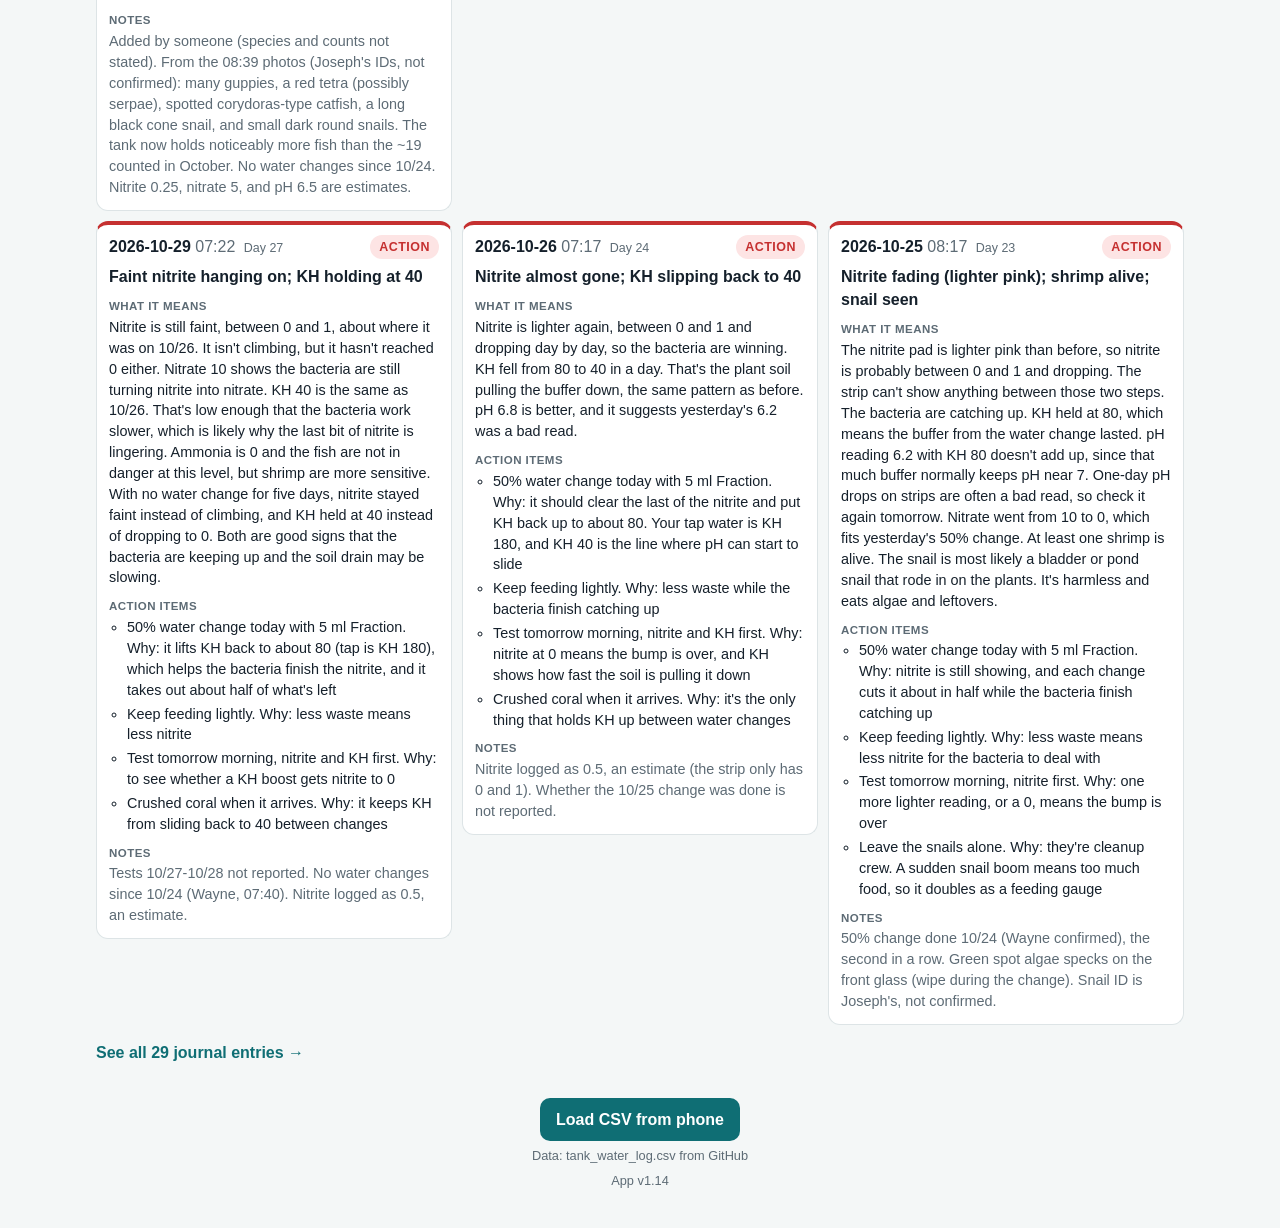
==== commit e0fef3aa: "v1.14: Care calendar card (auto-built from the test log) - Today: daily test (done/due), water chang" ====
--- a/index.html
+++ b/index.html
@@ -34,6 +34,8 @@
 
     <section id="statusCard" class="card" hidden></section>
 
+    <section id="careCard" class="card care-card" hidden></section>
+
     <section id="readingsSection" hidden>
       <h2>Latest readings</h2>
       <p class="tap-hint">Tap a reading for details and its 14-day trend</p>
@@ -65,7 +67,7 @@
       <input id="fileInput" type="file" accept=".csv,text/csv" hidden>
     </label>
     <p id="source" class="muted small"></p>
-    <p class="muted small">App v1.13</p>
+    <p class="muted small">App v1.14</p>
   </footer>
 
   <div id="detail" class="sheet-wrap" hidden>
--- a/styles.css
+++ b/styles.css
@@ -336,3 +336,22 @@
 .range { display: flex; gap: 6px; margin: 0 0 10px; }
 .range button { flex: 1; min-height: 36px; padding: 6px 8px; border: 1px solid var(--line); border-radius: 8px; background: var(--card); color: inherit; font: inherit; font-size: .85rem; cursor: pointer; }
 .range button[aria-pressed="true"] { background: var(--series); border-color: var(--series); color: var(--card); font-weight: 600; }
+
+/* v1.14: care calendar */
+.care-card h2 { margin-bottom: 4px; }
+.care-h { font-size: .95rem; margin: 14px 0 6px; }
+.care-day { font-size: .8rem; color: var(--muted); margin: 10px 0 4px; font-weight: 600; }
+.care-list { list-style: none; margin: 0; padding: 0; display: grid; gap: 8px; }
+.care-item { display: grid; gap: 3px; width: 100%; text-align: left; padding: 10px 12px; border: 1px solid var(--line); border-left: 4px solid var(--line); border-radius: 10px; background: var(--card); color: inherit; font: inherit; cursor: pointer; }
+.care-item.due { border-left-color: var(--watch); background: var(--watch-bg); }
+.care-item.overdue { border-left-color: var(--action); background: var(--action-bg); }
+.care-item.done { border-left-color: var(--ok); opacity: .75; }
+.care-top { display: flex; justify-content: space-between; align-items: baseline; gap: 8px; }
+.care-title { font-weight: 600; }
+.care-tag { font-size: .72rem; font-weight: 700; white-space: nowrap; padding: 2px 7px; border-radius: 999px; }
+.care-tag.due { color: var(--watch); border: 1px solid var(--watch); }
+.care-tag.overdue { color: var(--action); border: 1px solid var(--action); }
+.care-tag.done { color: var(--ok); border: 1px solid var(--ok); }
+.care-detail, .care-why { font-size: .85rem; }
+.care-why { color: var(--muted); }
+.care-link { font-size: .8rem; color: var(--brand, var(--series)); font-weight: 600; }
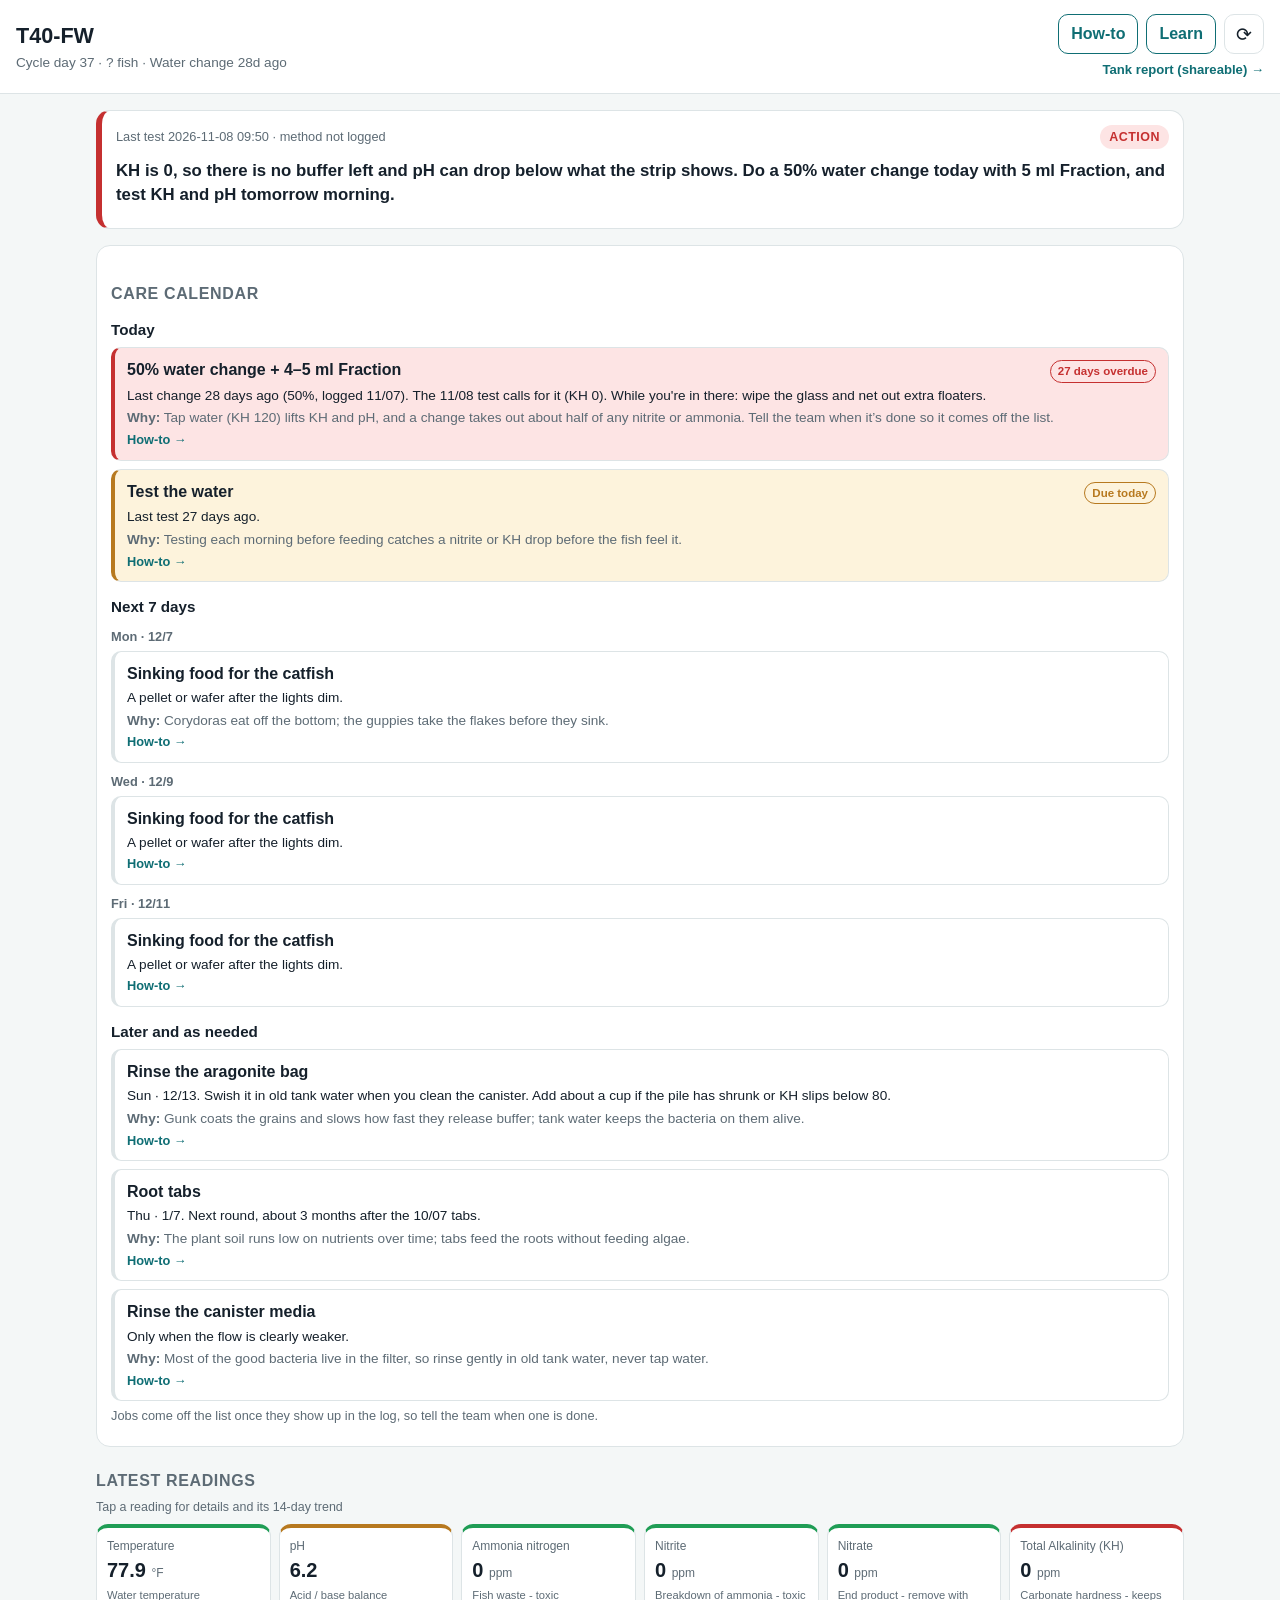
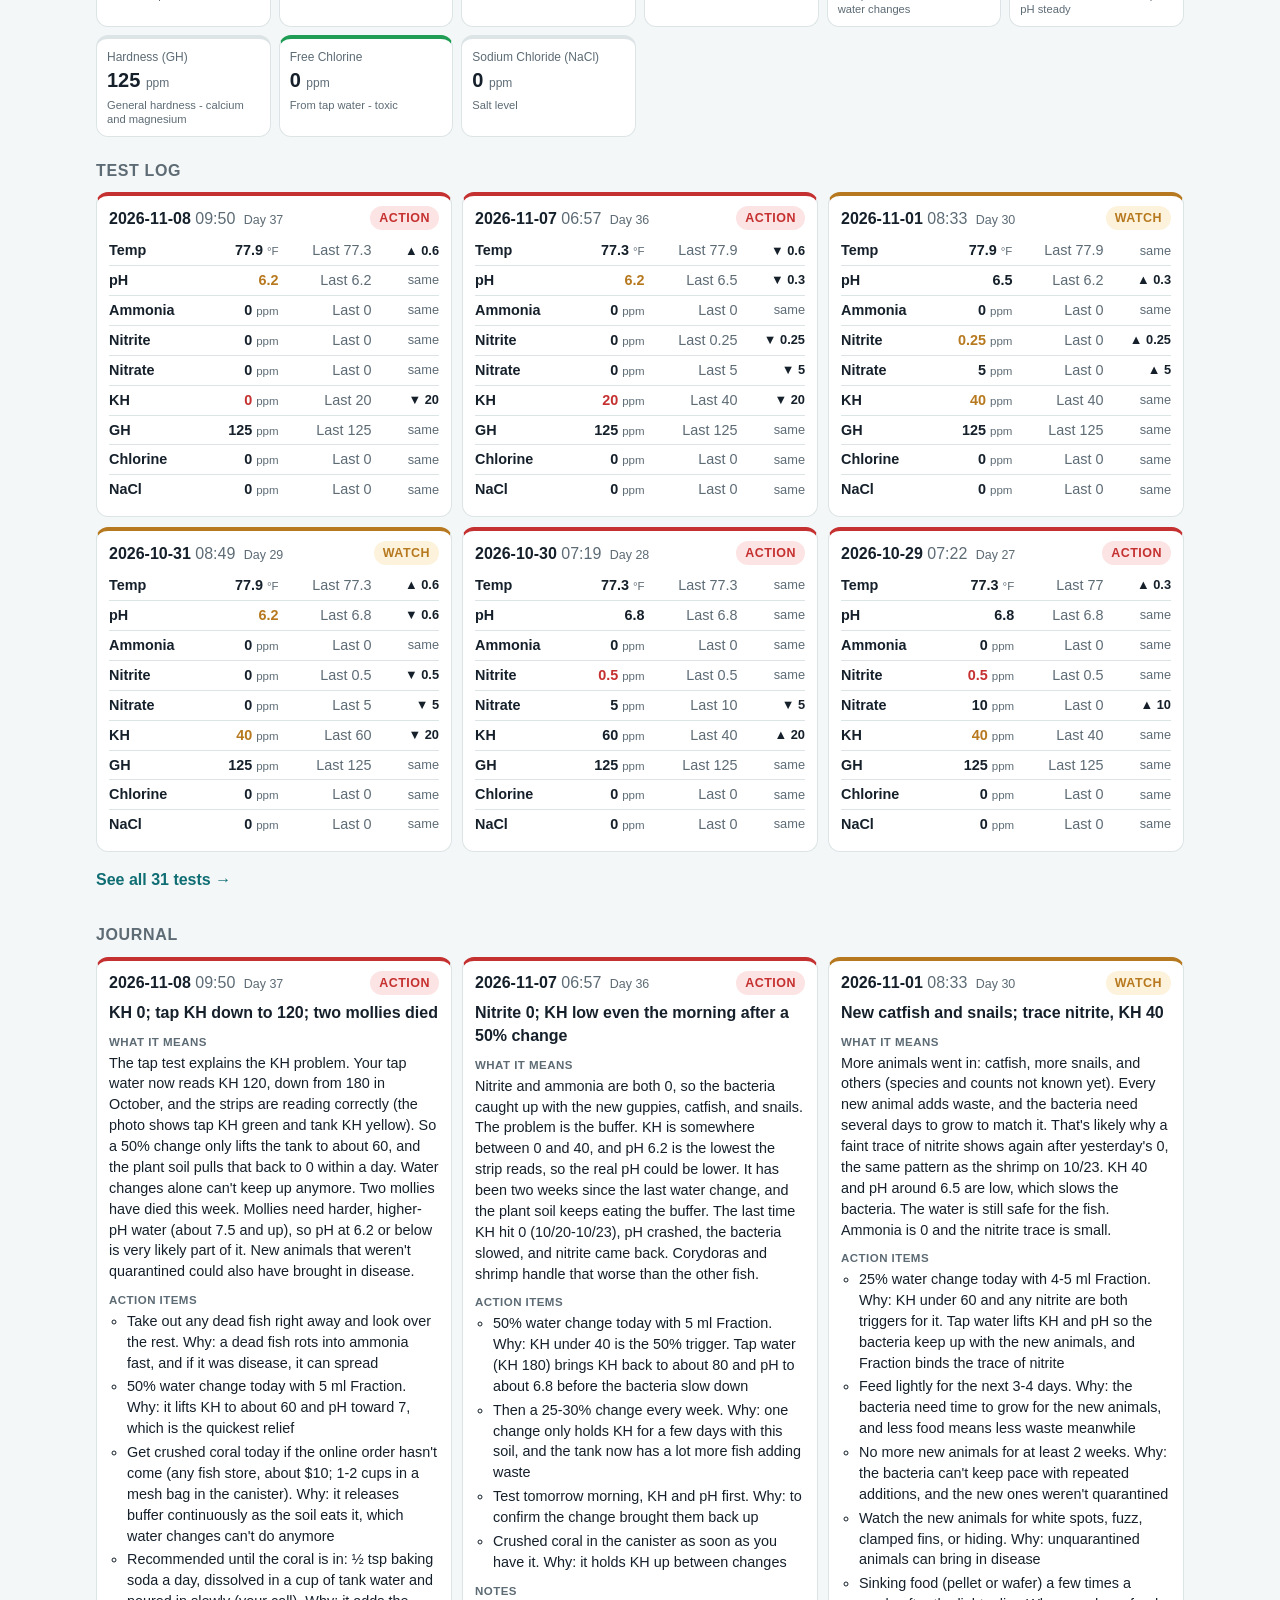
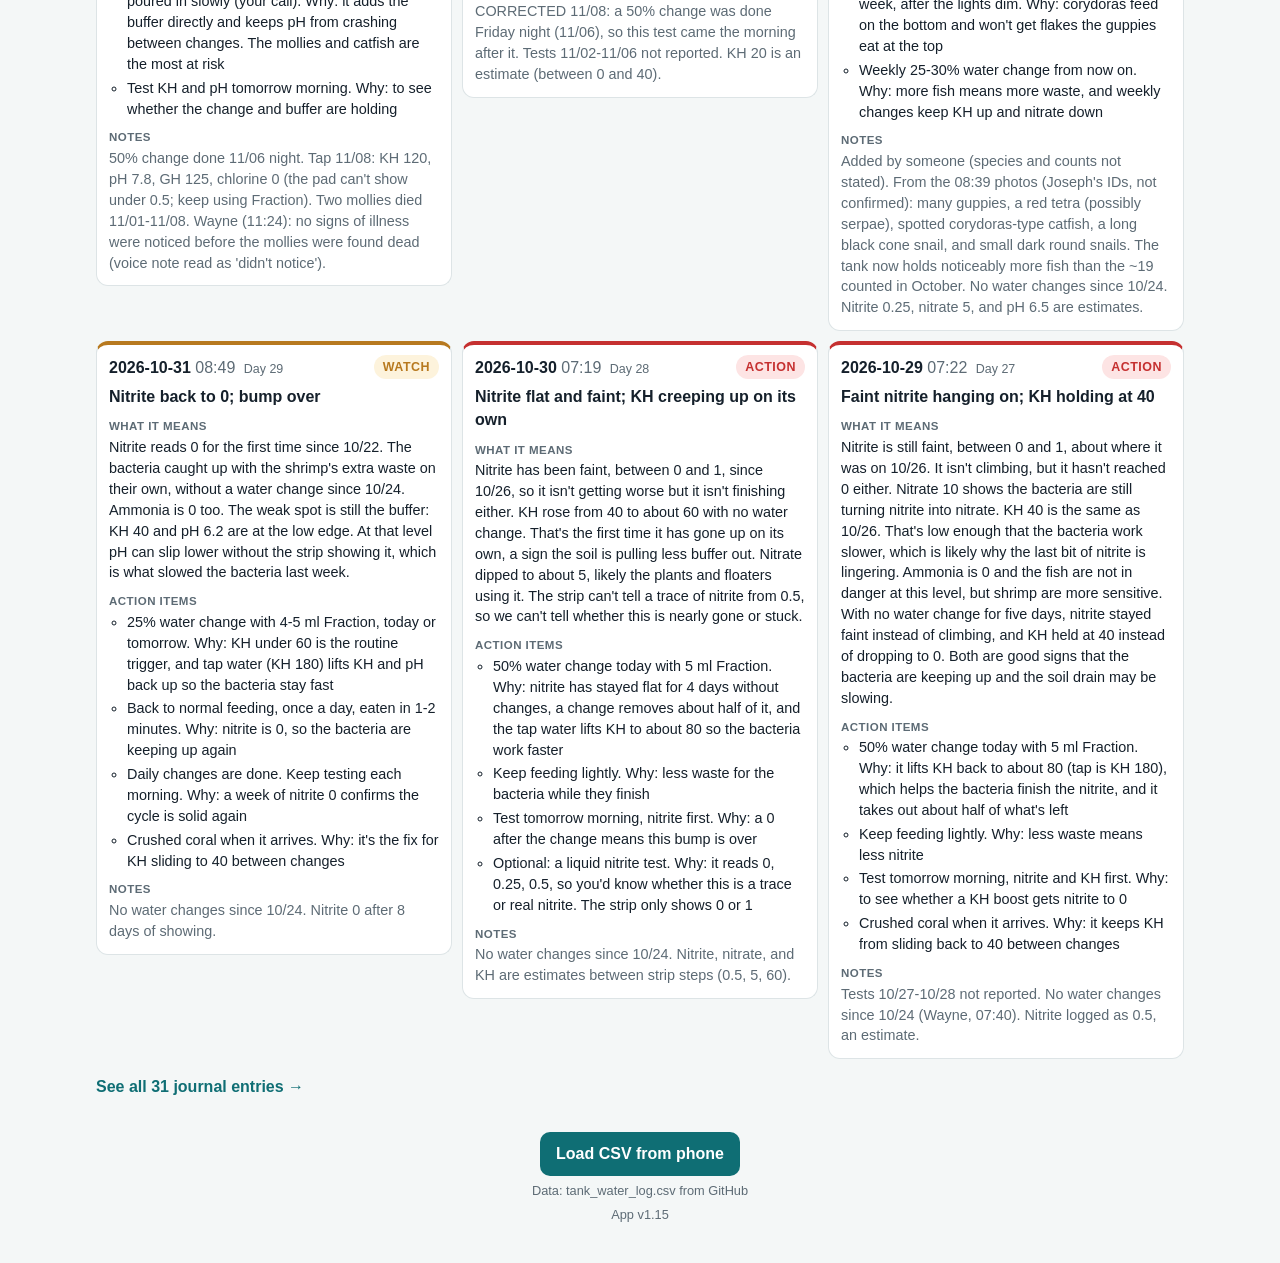
==== commit bbe622db: "v1.15: Care calendar adds aragonite bag rinse every 5 weeks; tap KH text 180 -> 120 Co-Authored-By: " ====
--- a/index.html
+++ b/index.html
@@ -67,7 +67,7 @@
       <input id="fileInput" type="file" accept=".csv,text/csv" hidden>
     </label>
     <p id="source" class="muted small"></p>
-    <p class="muted small">App v1.14</p>
+    <p class="muted small">App v1.15</p>
   </footer>
 
   <div id="detail" class="sheet-wrap" hidden>
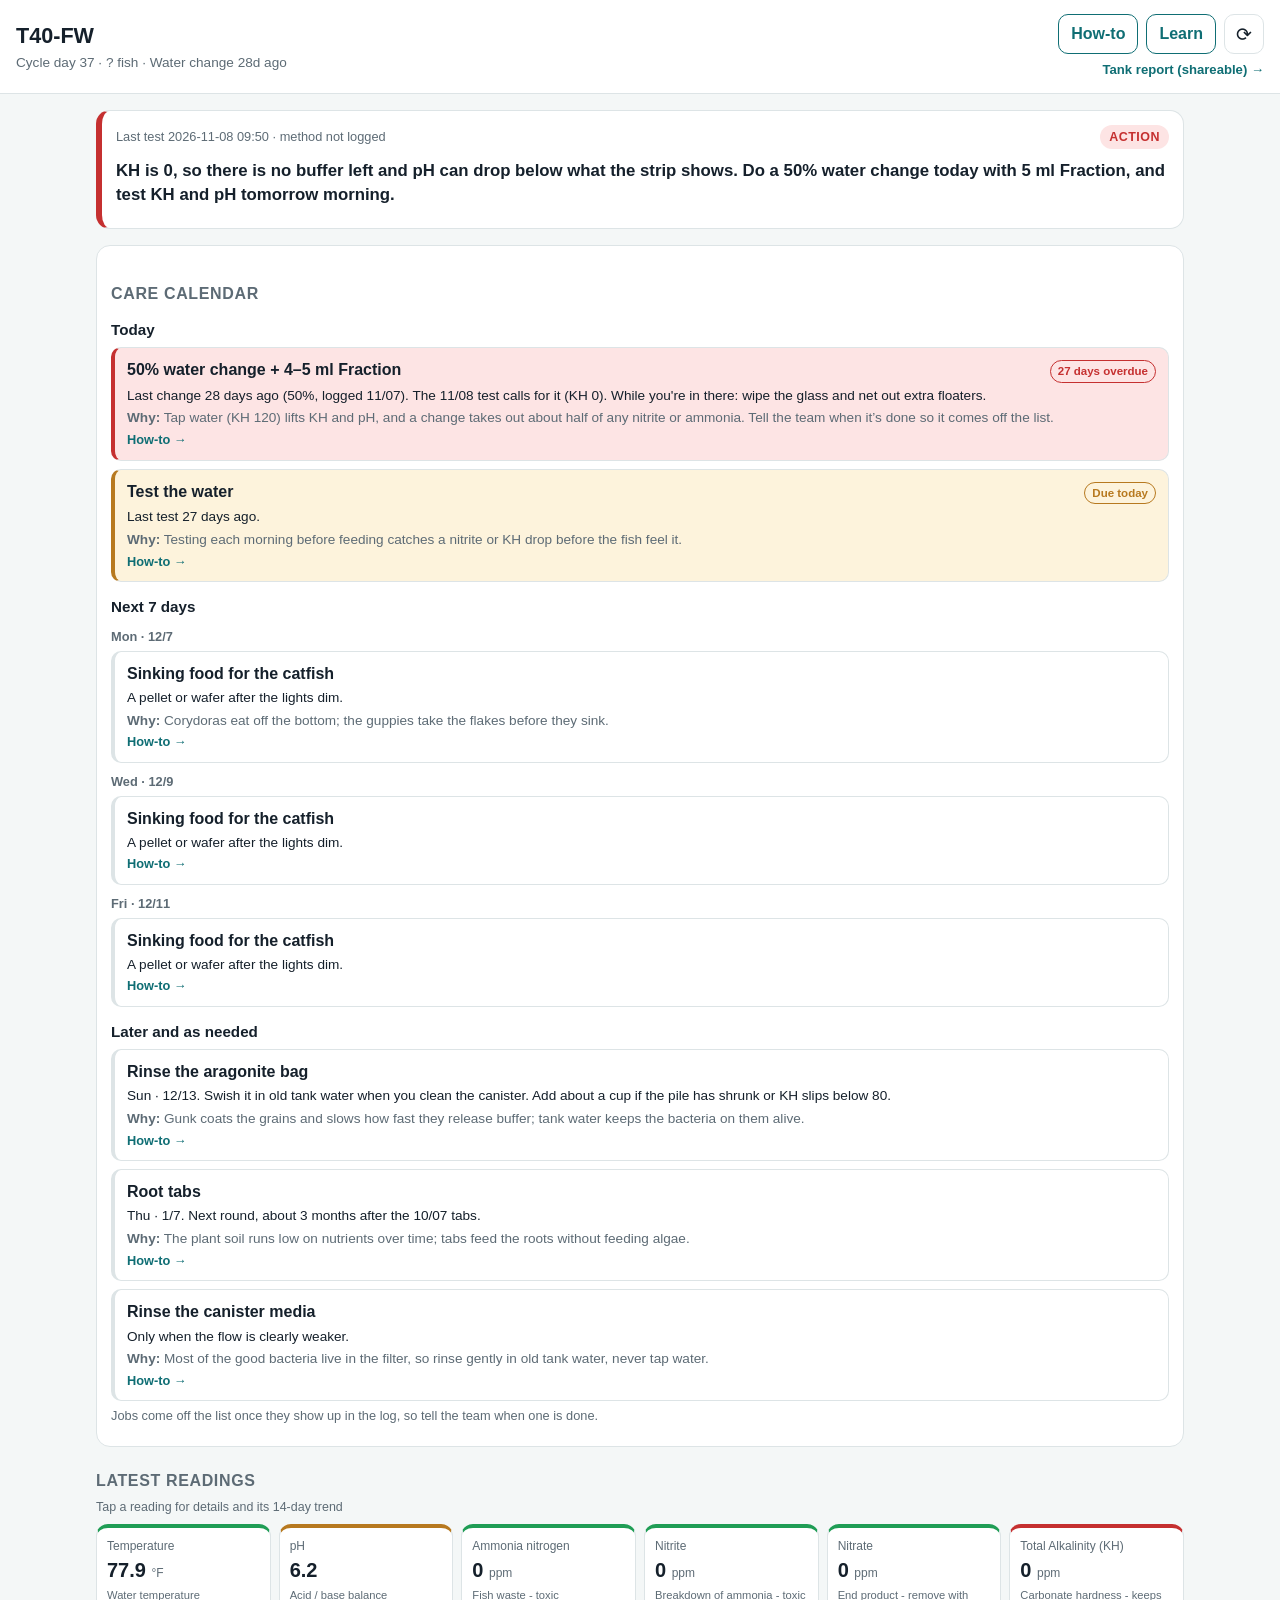
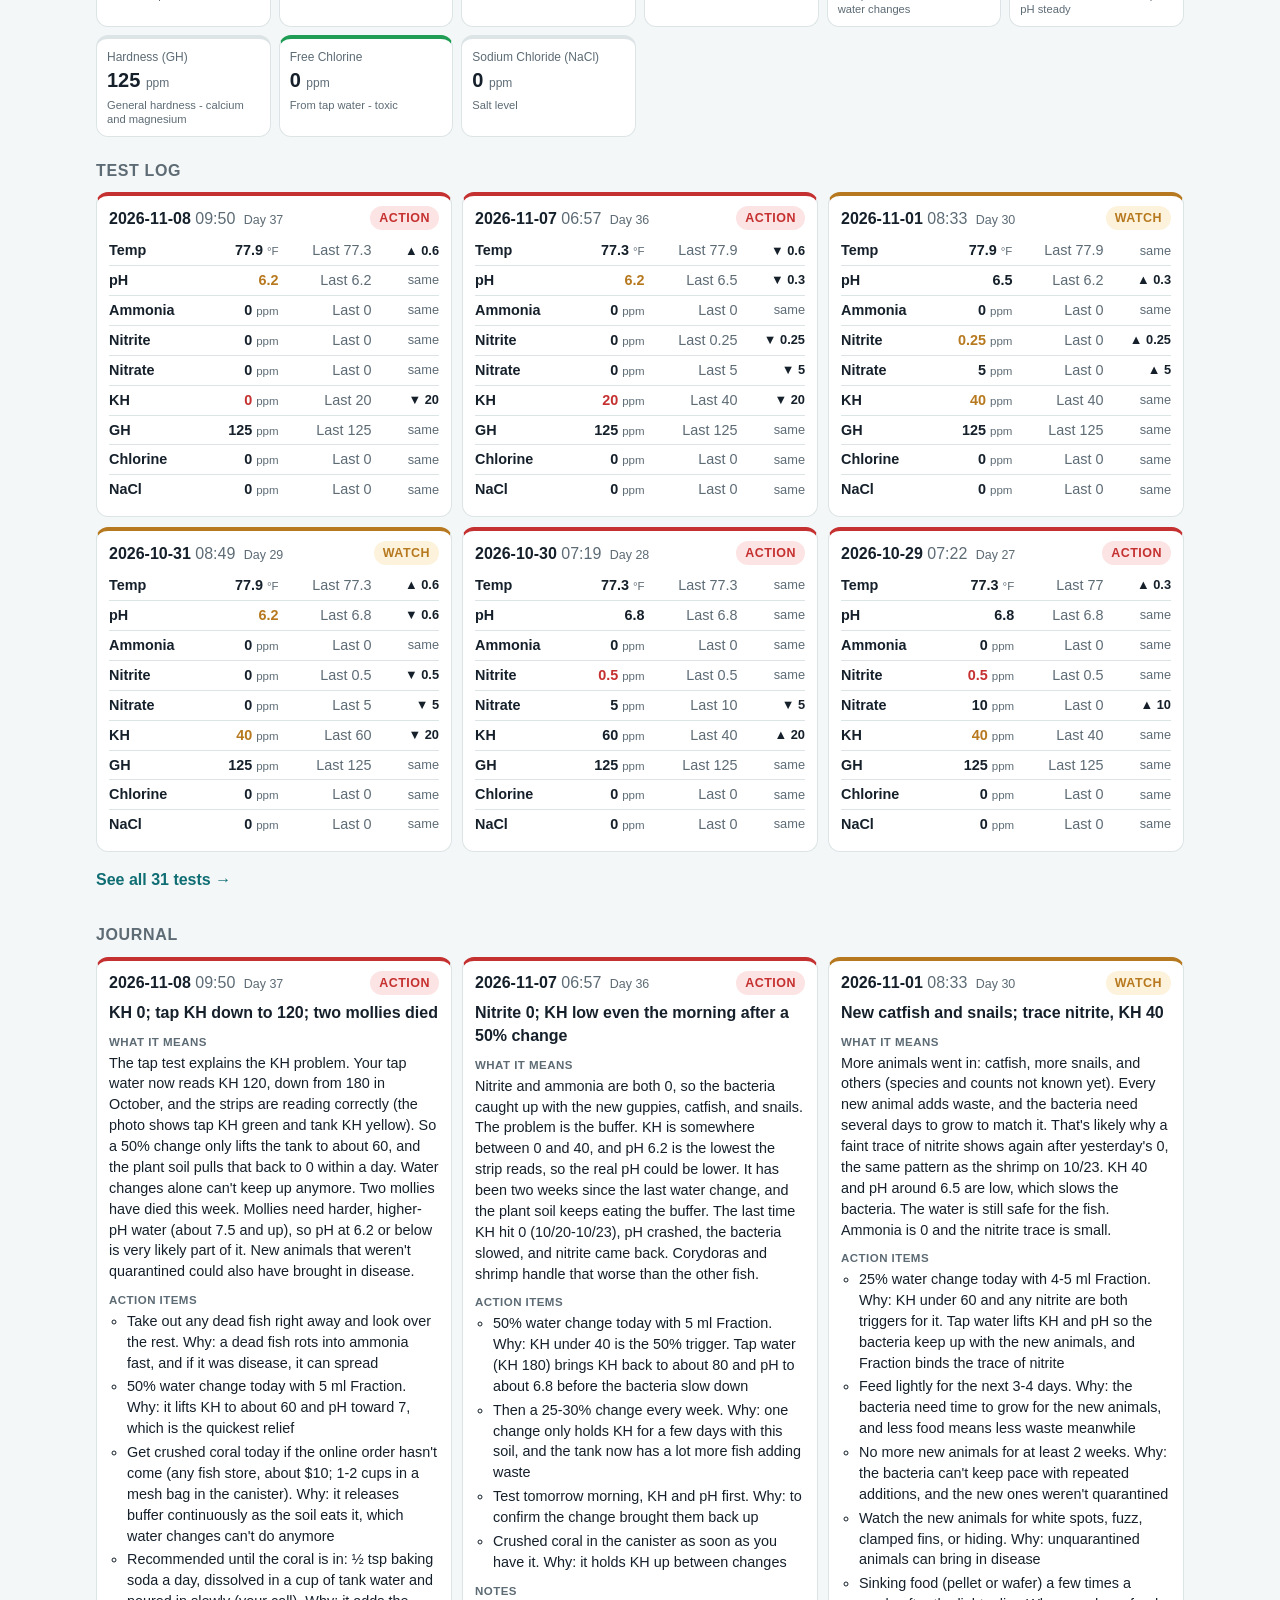
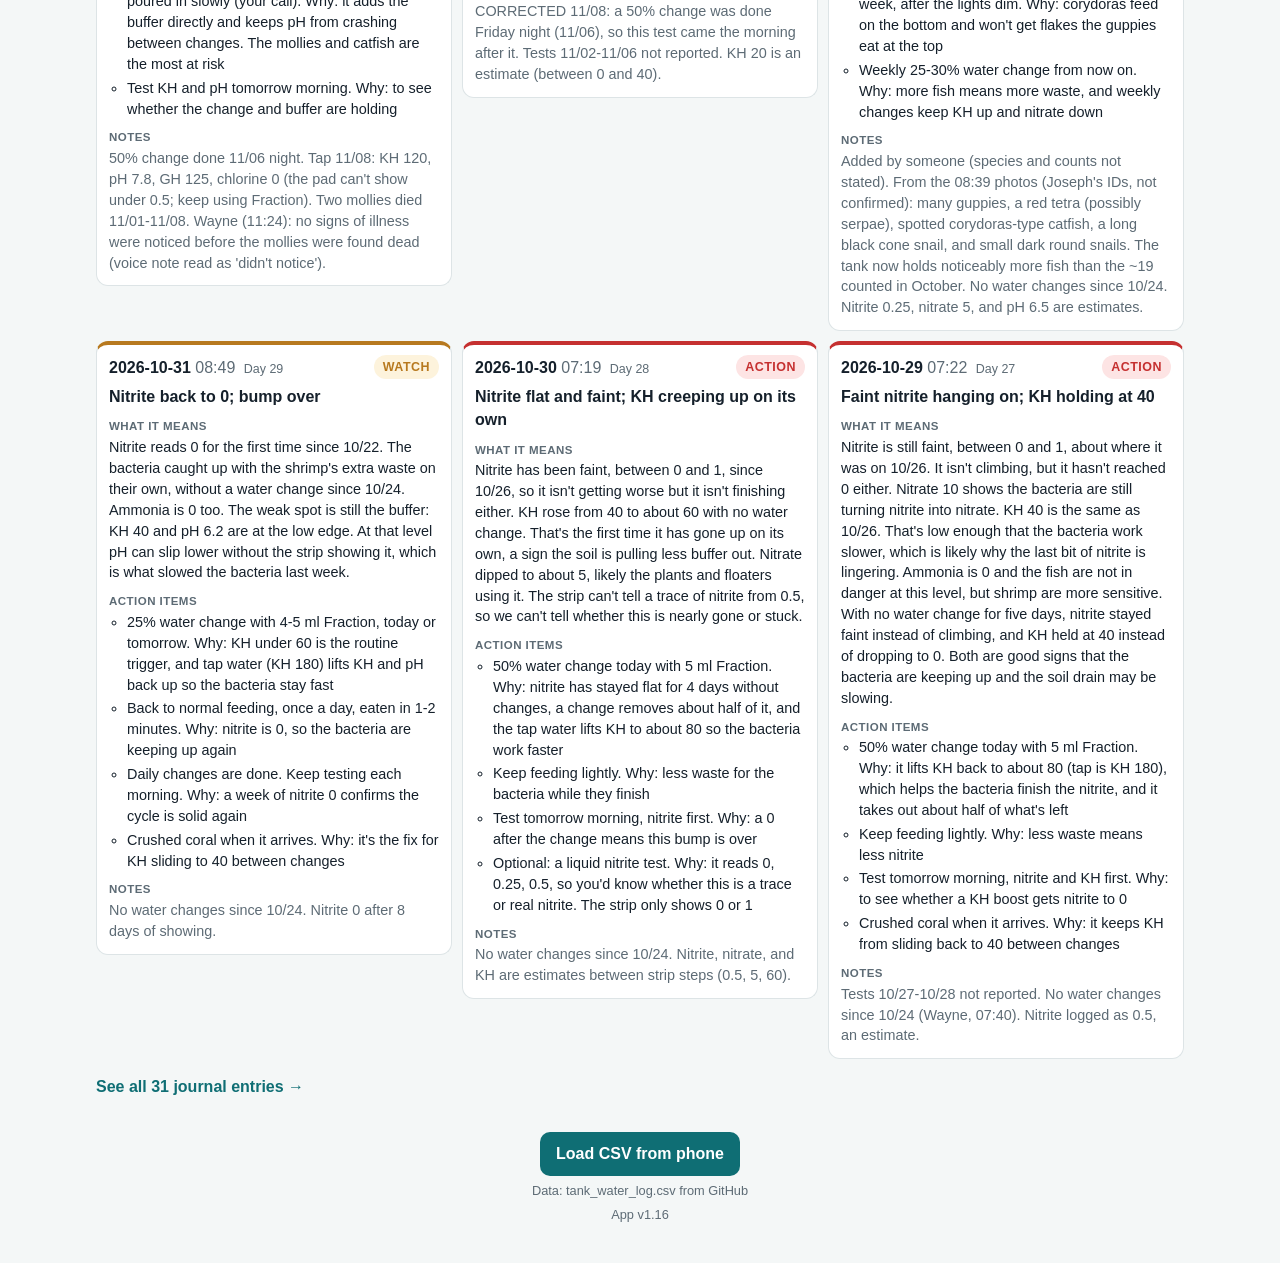
==== commit dcdcb80b: "v1.16: How-to — new 'Add aragonite to the canister' guide; filter guide checks the aragonite; KH gui" ====
--- a/index.html
+++ b/index.html
@@ -67,7 +67,7 @@
       <input id="fileInput" type="file" accept=".csv,text/csv" hidden>
     </label>
     <p id="source" class="muted small"></p>
-    <p class="muted small">App v1.15</p>
+    <p class="muted small">App v1.16</p>
   </footer>
 
   <div id="detail" class="sheet-wrap" hidden>
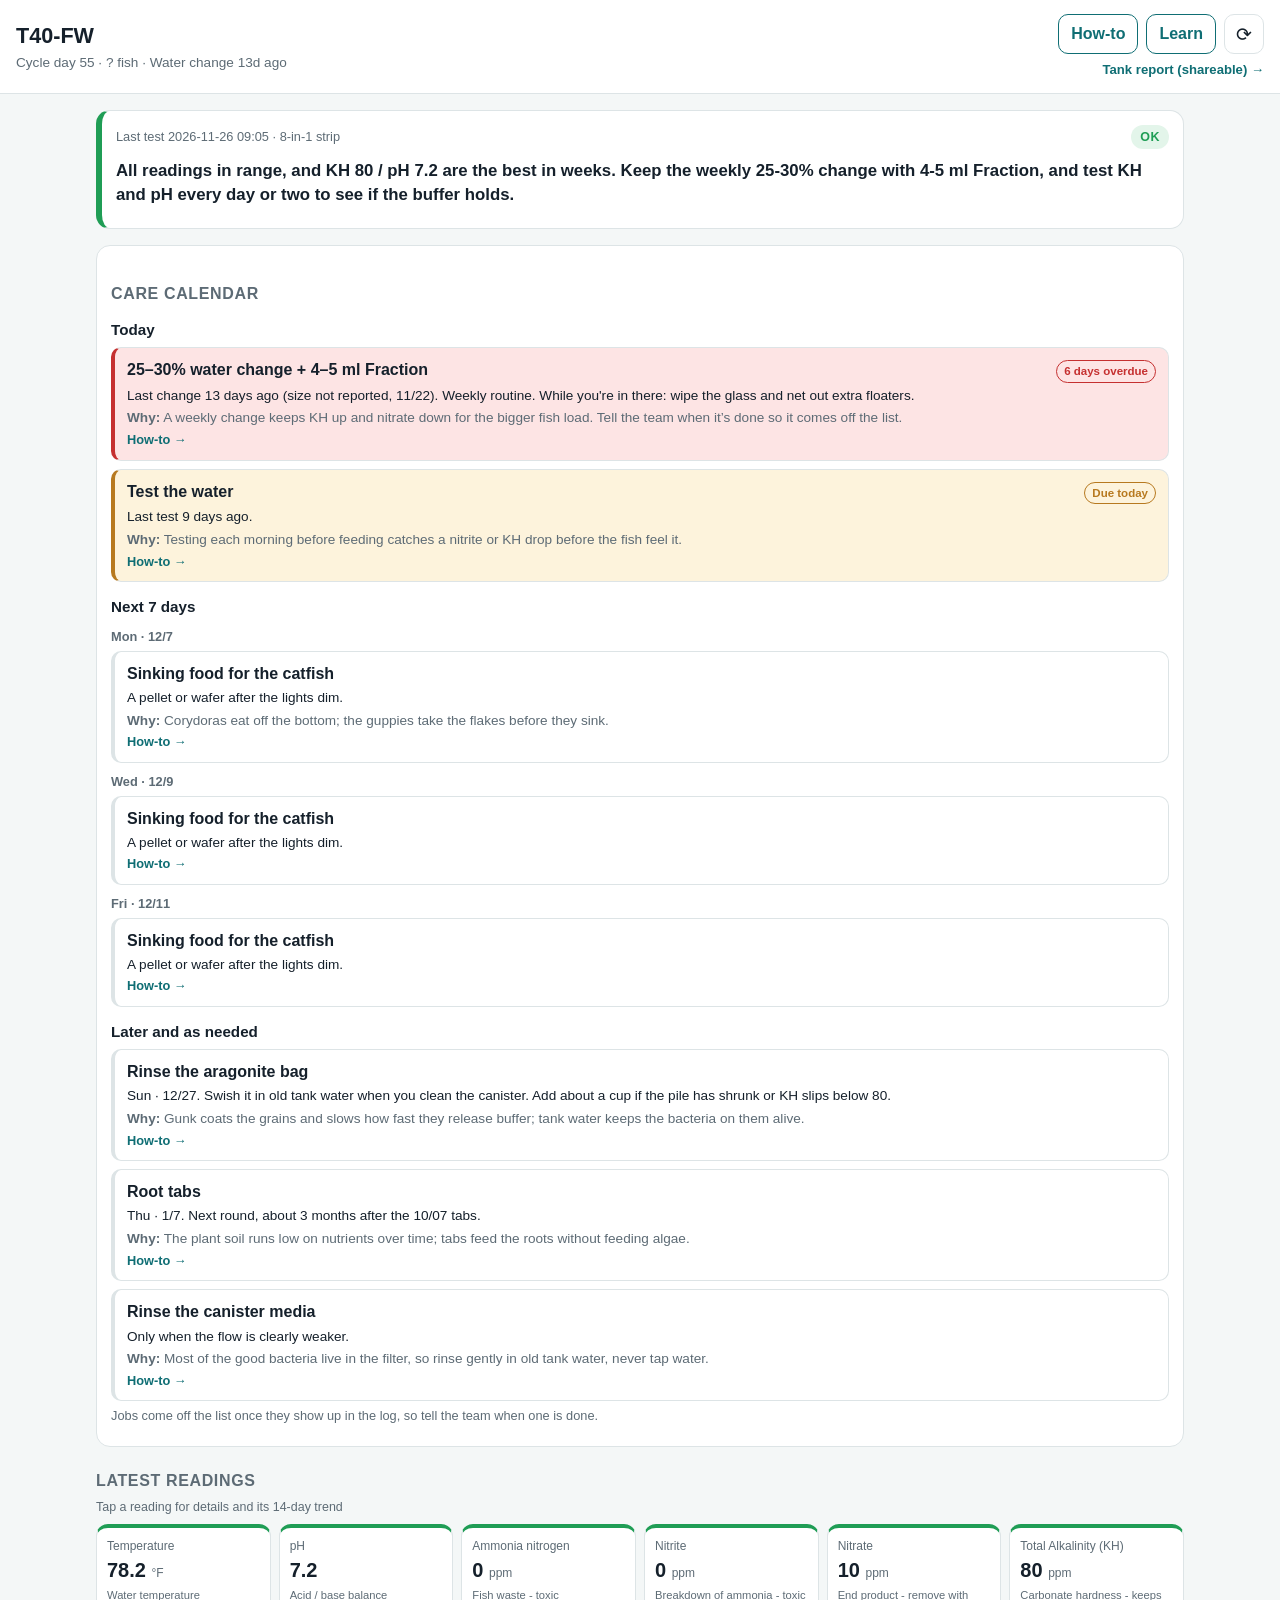
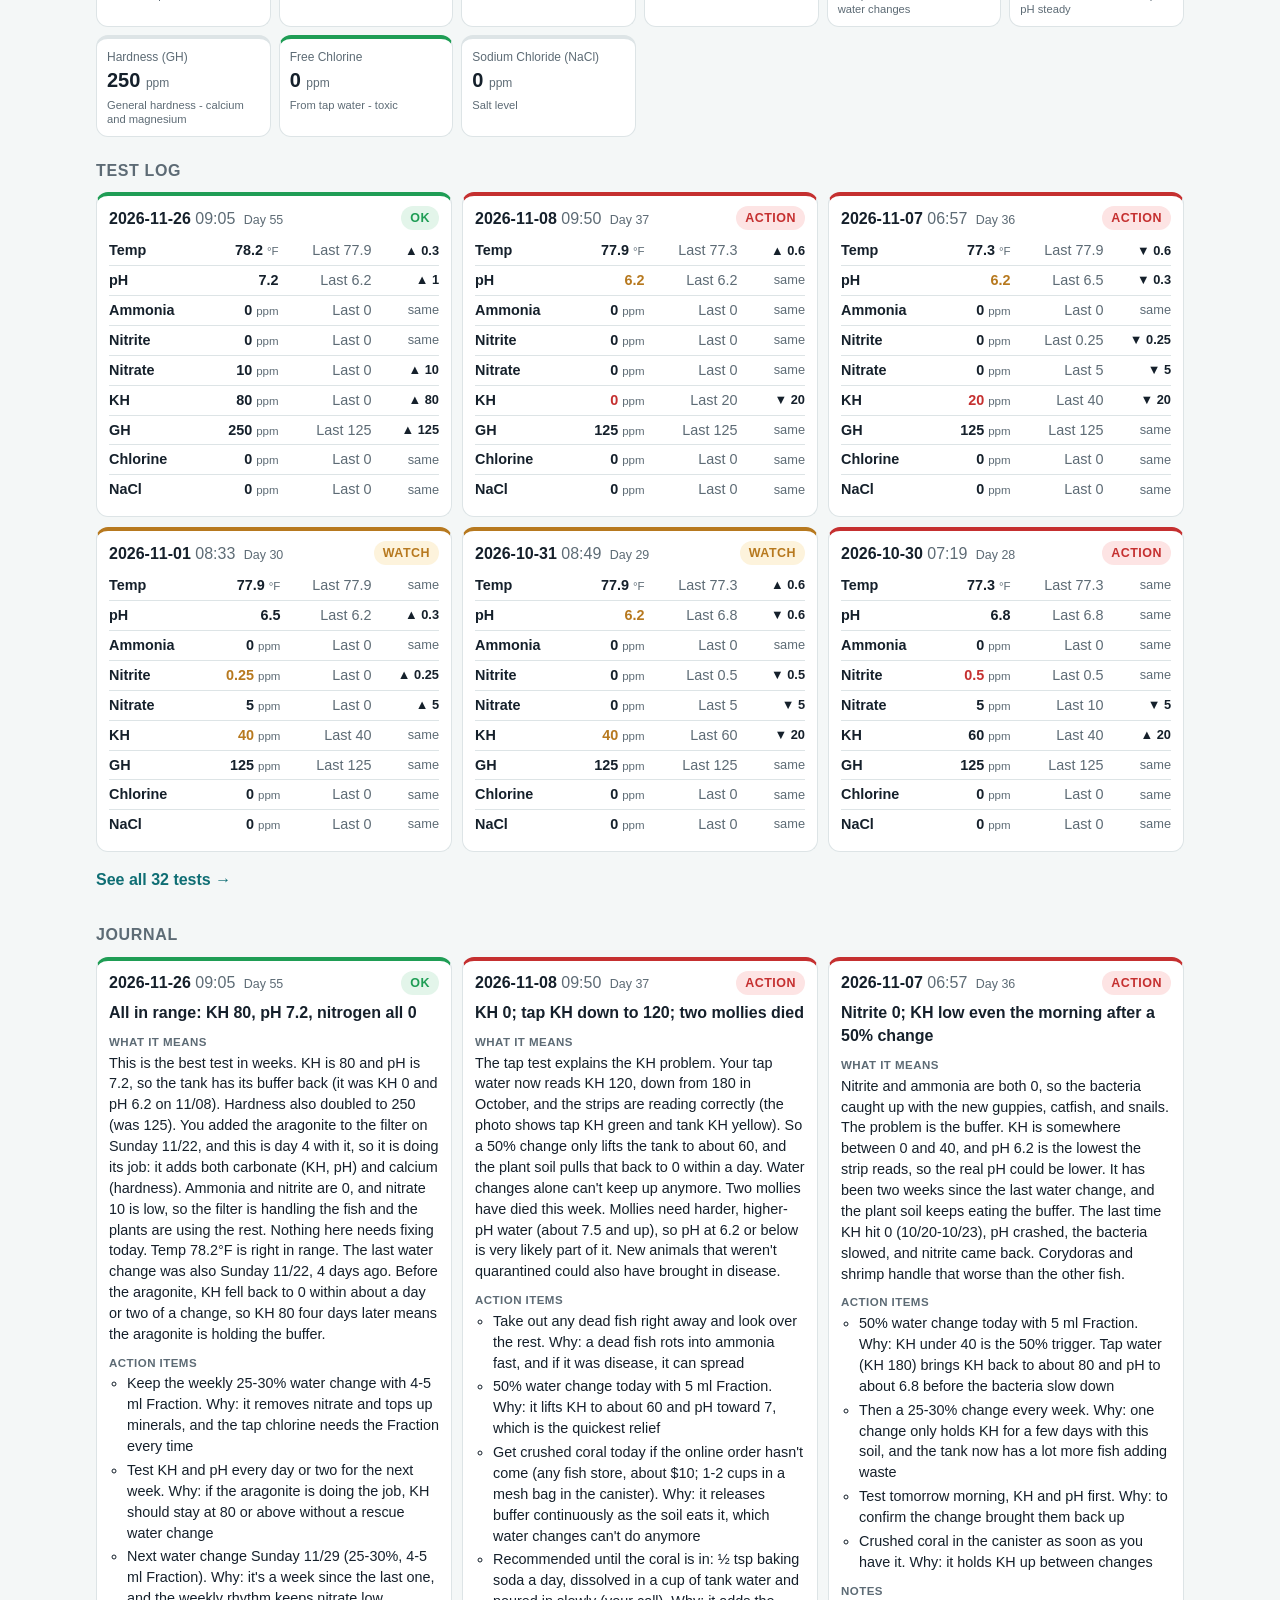
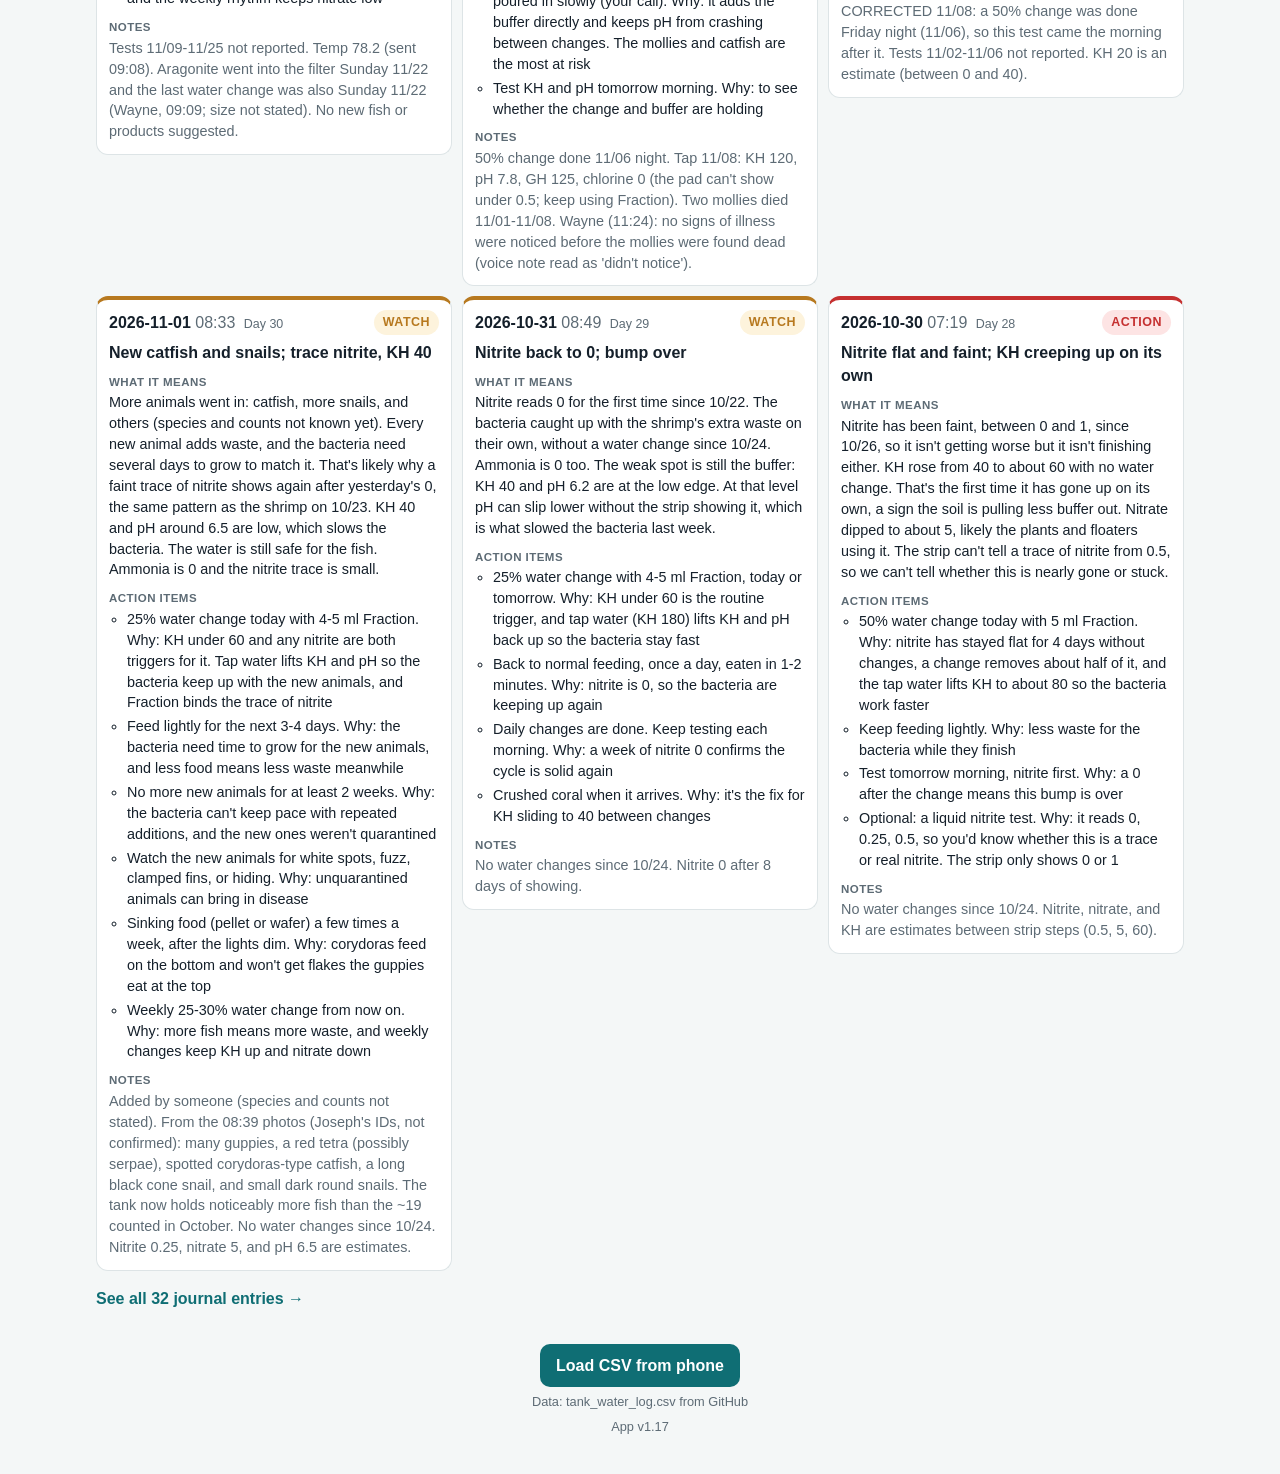
==== commit 5ebde0a6: "v1.17: Care calendar counts reported water change 11/22; aragonite rinse counts from 11/22 Co-Author" ====
--- a/index.html
+++ b/index.html
@@ -67,7 +67,7 @@
       <input id="fileInput" type="file" accept=".csv,text/csv" hidden>
     </label>
     <p id="source" class="muted small"></p>
-    <p class="muted small">App v1.16</p>
+    <p class="muted small">App v1.17</p>
   </footer>
 
   <div id="detail" class="sheet-wrap" hidden>
